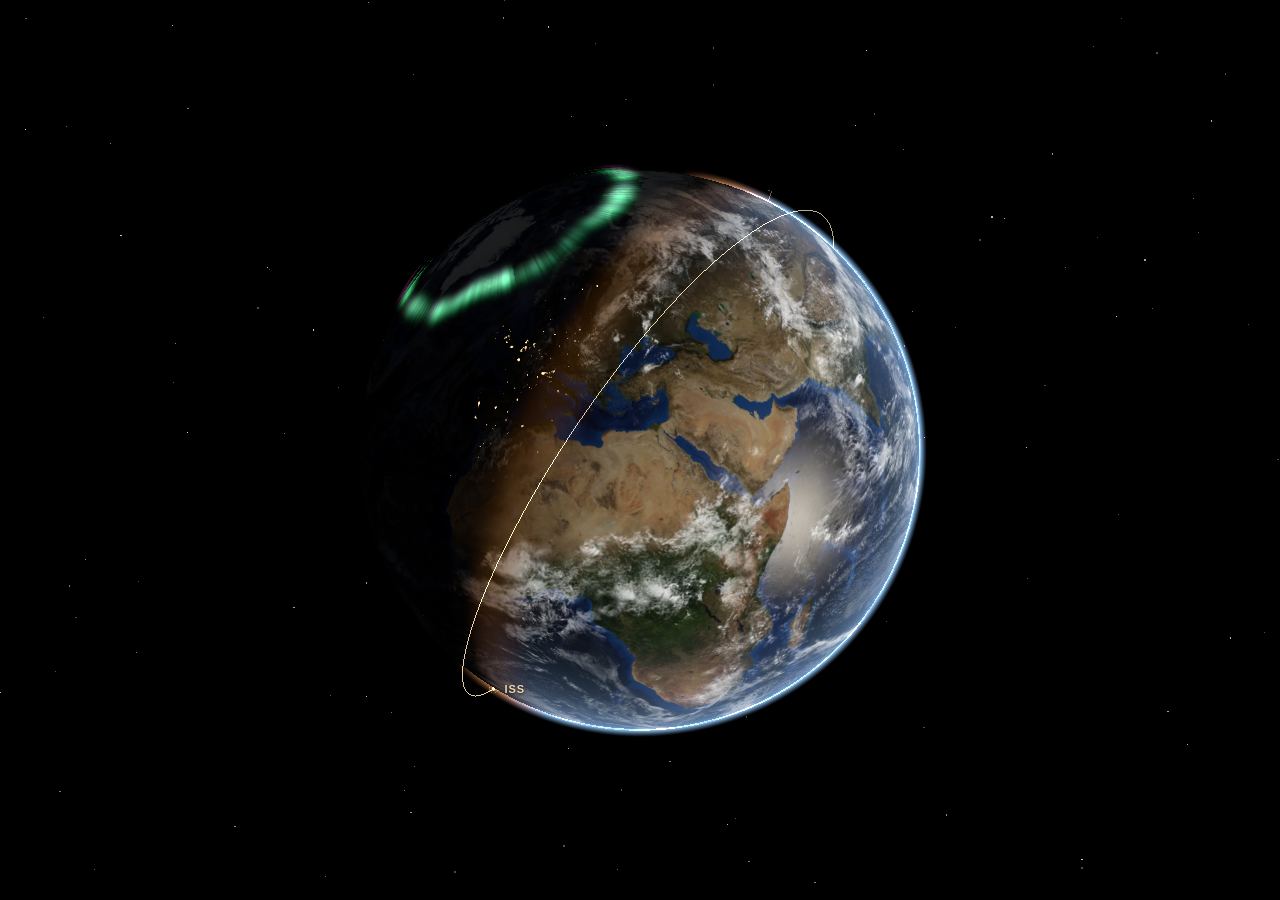
==== web/index.html @ 3998180e "Renderer: capture-only high-resolution textures for the launch videos With ?capture=1&detail=<folder" ====
<!doctype html>
<html lang="de">
<head>
<meta charset="utf-8">
<meta name="viewport" content="width=device-width, initial-scale=1">
<title>Earth Now</title>
<style>
  html, body { margin: 0; height: 100%; background: #000; overflow: hidden; }
  canvas { display: block; width: 100vw; height: 100vh; }
  #iss-label {
    position: fixed; left: 0; top: 0; color: rgba(255,232,190,.9); pointer-events: none; display: none;
    font: 600 11px/1 -apple-system, BlinkMacSystemFont, sans-serif; letter-spacing: .08em;
    text-shadow: 0 1px 3px rgba(0,0,0,.9); white-space: nowrap;
  }
  #hud {
    position: fixed; left: 32px; bottom: 28px; color: rgba(255,255,255,.55);
    font: 500 13px/1.5 -apple-system, BlinkMacSystemFont, sans-serif; letter-spacing: .02em;
    pointer-events: none; display: none;
  }
</style>
</head>
<body>
<div id="hud"></div>
<div id="iss-label">ISS</div>
<script type="module">
import * as THREE from './lib/three.module.min.js';
import { bodyState, BODIES, rotationDegPerDay, moonFromEarth, subsolarOfDate } from './planets.js';
import { ISS } from './iss.js';

// ---------------------------------------------------------------------------
// Konfiguration. Die macOS-App setzt window.__initialConfig und ruft bei
// Änderungen window.applyConfig({...}) auf. Im Browser gehen URL-Parameter,
// z. B. index.html?motion=fixed&lat=52.5&lon=13.4&zoom=2.4&pitch=30
//
//   body     sun | earth | moon | mercury | venus | mars | jupiter | saturn | uranus | neptune
//   motion   orbit | fixed | sun | earth   Umkreisen / steht über dem Ort / folgt der Sonne /
//            so, wie man den Körper gerade von der Erde aus sieht (echte Phase; nicht für body=earth)
//   speed    Umlaufgeschwindigkeit im orbit-Modus, Grad pro Sekunde
//   lat,lon  Ort, über dem die Kamera steht
//   zoom     Erdradius relativ zur halben Bildschirmhöhe (bei pitch 0)
//   pitch    Kameraneigung: 0 = senkrecht auf den Ort, 70+ = Blick zum Horizont
//   heading  Blickrichtung bei geneigter Kamera (0 = Norden)
//   tilt     Drehung des Bildes in Grad
//   fov      Brennweite (vertikaler Blickwinkel)
//   x,y      Verschiebung des Bildausschnitts (-1..1)
//   fps, hud (0/1), clouds (live|static|off), warp (Zeitraffer-Faktor)
//   fx       Polarlichter & Sturm-Animationen (0/1); kp=0..9 legt die Polarlicht-Aktivität fest (Tests)
//   iss      ISS mit Live-Position einblenden (0/1), issPath: ihre Flugbahn (0/1)
//            motion=iss-chase: Kamera fliegt hinter der ISS her, Horizont voraus
//            motion=iss-above: Kamera schwebt über der ISS und folgt ihr
//            motion=earth-moon: Erde und Mond zusammen, aus großer Entfernung (echte Größen und Abstände)
//   time     Startzeitpunkt statt jetzt, ISO 8601, z. B. time=2026-06-21T18:00:00Z (für Tests/Screenshots)
// ---------------------------------------------------------------------------
const P = new URLSearchParams(location.search);
const cfg = {
  body: 'earth', motion: 'orbit', speed: 0.4, lat: 28, lon: 10, place: '',
  zoom: 0.62, pitch: 0, heading: 0, tilt: 18, fov: 30, x: 0, y: 0,
  fps: 30, hud: false, clouds: 'live', warp: 1, fx: true, iss: true, issPath: true,
  ...(window.__initialConfig || {}),
};
for (const [k, v] of P) {
  if (!(k in cfg)) continue;
  cfg[k] = typeof cfg[k] === 'number' ? +v : typeof cfg[k] === 'boolean' ? v === '1' : v;
}

const DEG = Math.PI / 180;
const startReal = Date.now();
const startSim = Date.parse(P.get('time') || window.__startTime || '') || startReal;
const now = () => capture ? new Date(capture.time) : new Date(startSim + (Date.now() - startReal) * cfg.warp);
// Capture-only hook for the launch videos (design/launch/capture.mjs). Only active with ?capture=1;
// the app never sets it. Then nothing renders on its own: each frame is drawn by __captureFrame
// with an exact simulation time and an exact camera (no smoothing).
let capture = null;
window.__captureFrame = P.has('capture') ? (time, sec, view) => {
  capture = { time, sec };
  Object.assign(cfg, view);
  Object.assign(cam, view);
  frame();
} : undefined;

// --- Sonnenstand (Subsolarpunkt): planets.js, Genauigkeit ~0.01° ---
const subsolarPoint = subsolarOfDate;

// Geografische Koordinaten -> Richtungsvektor im Erd-Koordinatensystem
// (passend zur UV-Abwicklung von THREE.SphereGeometry).
function latLonToVec(lat, lon, out = new THREE.Vector3()) {
  const la = lat * DEG, lo = lon * DEG;
  return out.set(Math.cos(la) * Math.cos(lo), Math.sin(la), -Math.cos(la) * Math.sin(lo));
}

// --- Renderer / Szene --------------------------------------------------------
const renderer = new THREE.WebGLRenderer({ antialias: false, powerPreference: 'low-power' });
// 1.5-fache Auflösung reicht für die weichen Erdtexturen und spart ~45 % GPU-Arbeit.
// Im „Flüssig“-Modus (60 fps) volle Retina-Auflösung.
const applyPixelRatio = () => renderer.setPixelRatio(Math.min(window.devicePixelRatio, cfg.fps >= 60 ? 2 : 1.5));
applyPixelRatio();
renderer.setSize(innerWidth, innerHeight);
renderer.outputColorSpace = THREE.SRGBColorSpace;
document.body.appendChild(renderer.domElement);

const scene = new THREE.Scene();
const camera = new THREE.PerspectiveCamera(30, innerWidth / innerHeight, 0.1, 1000);

const loader = new THREE.TextureLoader();
// Sobald eine Textur fertig geladen ist, neu zeichnen (sonst bei niedriger Bildrate erst Sekunden später)
THREE.DefaultLoadingManager.onProgress = () => requestRender();
const maxAniso = renderer.capabilities.getMaxAnisotropy();
function tex(url, srgb = true) {
  const t = loader.load(url);
  t.anisotropy = maxAniso;
  if (srgb) t.colorSpace = THREE.SRGBColorSpace;
  return t;
}

// Capture-only (launch videos, ?capture=1&detail=<folder>): higher-resolution NASA textures from
// design/launch/textures: whole-globe night lights and clouds at 8K, plus full-resolution crops
// over Europe that are blended in. The app never sets this; its shaders stay as they are.
const DETAIL = P.has('capture') && P.get('detail') ? P.get('detail') : '';
const DETAIL_RECT = [-32, 22, 48, 74];   // lon0, lat0, lon1, lat1 of the *-europe.jpg crops

const dayTex = tex('textures/day.jpg');
const nightTex = tex(DETAIL ? DETAIL + 'night-8k.jpg' : 'textures/night.jpg');
const specTex = tex('textures/specular.jpg', false);
const normalTex = tex('textures/normal.jpg', false);
let cloudTex = null;  // statische Wolken, erst bei Bedarf geladen
function staticClouds() {
  if (!cloudTex) { cloudTex = tex(DETAIL ? DETAIL + 'clouds-8k.jpg' : 'textures/clouds.png', false); cloudTex.wrapS = THREE.RepeatWrapping; }
  return cloudTex;
}
const detailUniforms = DETAIL ? {
  dayDetail: { value: tex(DETAIL + 'day-europe.jpg') },
  nightDetail: { value: tex(DETAIL + 'night-europe.jpg') },
  cloudDetail: { value: tex(DETAIL + 'clouds-europe.jpg', false) },
  detailRect: { value: new THREE.Vector4((DETAIL_RECT[0] + 180) / 360, (DETAIL_RECT[1] + 90) / 180,
                                         (DETAIL_RECT[2] + 180) / 360, (DETAIL_RECT[3] + 90) / 180) },
} : {};
// GLSL for the detail crops (only compiled in with DETAIL): weight w fades the crop in over its edge
const DETAIL_GLSL = DETAIL ? `
    uniform sampler2D dayDetail, nightDetail, cloudDetail; uniform vec4 detailRect;
    vec3 detailAt(vec2 uv) {
      vec2 d = (uv - detailRect.xy) / (detailRect.zw - detailRect.xy);
      float w = smoothstep(0.0, 0.05, d.x) * smoothstep(0.0, 0.05, 1.0 - d.x) * smoothstep(0.0, 0.07, d.y) * smoothstep(0.0, 0.07, 1.0 - d.y);
      return vec3(clamp(d, 0.0, 1.0), w);
    }
    // the static 8K cloud map stores cover in its grey value (the bundled one in alpha)
    float cloudAt(sampler2D base, vec2 uv) {
      vec3 dt = detailAt(uv);
      return mix(texture2D(base, uv).r, texture2D(cloudDetail, dt.xy).r, dt.z);
    }` : `
    float cloudAt(sampler2D base, vec2 uv) { return texture2D(base, uv).a; }`;
// live clouds (alpha) also work with DETAIL: they are only used without it

const emptyTex = new THREE.DataTexture(new Uint8Array(4), 1, 1);
emptyTex.needsUpdate = true;

const sunDir = new THREE.Vector3(1, 0, 0);

// --- Erde --------------------------------------------------------------------
const earthMat = new THREE.ShaderMaterial({
  uniforms: {
    dayMap: { value: dayTex },
    nightMap: { value: nightTex },
    specMap: { value: specTex },
    normalMap: { value: normalTex },
    cloudMap: { value: emptyTex },
    cloudAmt: { value: 1 },
    moonPos: { value: new THREE.Vector3(60, 0, 0) },
    sunDir: { value: sunDir },
    camPos: { value: camera.position },
    ...detailUniforms,
  },
  vertexShader: /* glsl */`
    varying vec2 vUv;
    varying vec3 vNormal;
    varying vec3 vPos;
    void main() {
      vUv = uv;
      vNormal = normalize(normal);
      vPos = position;
      gl_Position = projectionMatrix * modelViewMatrix * vec4(position, 1.0);
    }`,
  fragmentShader: /* glsl */`
    uniform sampler2D dayMap, nightMap, specMap, normalMap, cloudMap;
    uniform vec3 sunDir, camPos;
    uniform float cloudAmt;
    uniform vec3 moonPos;   // Erdradien, erdfest
    varying vec2 vUv;
    varying vec3 vNormal;
    varying vec3 vPos;
    ${DETAIL_GLSL}

    // Anteil der Sonnenscheibe, den eine Kugel verdeckt (Winkelradien und Abstand in Radiant)
    float occult(float ab, float as, float sep) {
      if (sep >= ab + as) return 0.0;
      float total = min(1.0, (ab * ab) / (as * as));
      float t = clamp((ab + as - sep) / max(ab + as - abs(ab - as), 1e-6), 0.0, 1.0);
      return total * t * t * (3.0 - 2.0 * t);
    }

    float moonShadow(vec3 P) {
      vec3 toM = moonPos - P; float dm = length(toM);
      float sep = acos(clamp(dot(toM / dm, sunDir), -1.0, 1.0));
      return 1.0 - 0.985 * pow(occult(asin(clamp(0.2727 / dm, 0.0, 1.0)), 0.004653, sep), 0.6);
    }

    void main() {
      vec3 N = normalize(vNormal);
      // Leichtes Relief über die Normal-Map (Tangentenraum auf der Kugel)
      vec3 T = normalize(vec3(-N.z, 0.0, N.x) + 1e-5);
      vec3 B = cross(N, T);
      vec3 nm = texture2D(normalMap, vUv).xyz * 2.0 - 1.0;
      vec3 Nb = normalize(N + 0.35 * (nm.x * T + nm.y * B));

      vec3 V = normalize(camPos - vPos);
      float sunN = dot(N, sunDir);
      float lit = dot(Nb, sunDir);

      // Tag/Nacht-Übergang mit weicher Dämmerungszone
      float dayAmt = smoothstep(-0.06, 0.14, sunN);
      float twilight = smoothstep(-0.18, 0.0, sunN) * (1.0 - smoothstep(0.0, 0.22, sunN));

      vec3 dayTexel = texture2D(dayMap, vUv).rgb;
      vec3 night = texture2D(nightMap, vUv).rgb;
      ${DETAIL ? `vec3 dt = detailAt(vUv);
      dayTexel = mix(dayTexel, texture2D(dayDetail, dt.xy).rgb, dt.z);
      night = mix(night, texture2D(nightDetail, dt.xy).rgb, dt.z);` : ''}
      vec3 day = pow(dayTexel, vec3(1.12)) * 0.92;
      float ocean = texture2D(specMap, vUv).r;

      // Wolkenschatten: Wolkentextur leicht Richtung Sonne versetzt
      float cloud = cloudAt(cloudMap, vUv) * cloudAmt;
      float shadow = cloudAt(cloudMap, vUv + vec2(sunDir.x, sunDir.y) * 0.0015) * cloudAmt;

      float ecl = moonShadow(vPos);   // Sonnenfinsternis: Kern- und Halbschatten des Mondes
      vec3 color = day * (0.04 + 0.95 * max(lit, 0.0)) * (1.0 - 0.35 * shadow) * ecl;

      // Spiegelung der Sonne auf den Ozeanen
      vec3 H = normalize(sunDir + V);
      float spec = pow(max(dot(N, H), 0.0), 60.0) * ocean * (1.0 - cloud);
      color += vec3(1.0, 0.92, 0.78) * spec * 0.55 * dayAmt * ecl;

      // Dämmerungsfärbung
      color = mix(color, color * vec3(1.25, 0.75, 0.5) + vec3(0.06, 0.02, 0.0), twilight * 0.6);

      // Nachtseite: Stadtlichter, unter Wolken gedämpft
      // Black Marble enthält schwach sichtbares Gelände -> nur echte Lichter durchlassen
      float nl = dot(night, vec3(0.3, 0.5, 0.2));
      vec3 lights = night * smoothstep(0.12, 0.45, nl) * vec3(1.0, 0.8, 0.5) * 2.2 * (1.0 - 0.75 * cloud);
      color = mix(color, day * 0.012, 1.0 - dayAmt);
      color += lights * (1.0 - dayAmt);

      // Atmosphärischer Dunst am Rand (nur auf der beleuchteten Seite)
      float fres = pow(1.0 - max(dot(N, V), 0.0), 4.0);
      color += vec3(0.30, 0.55, 1.0) * fres * 0.6 * smoothstep(-0.05, 0.4, sunN);

      gl_FragColor = vec4(color, 1.0);
      #include <colorspace_fragment>
    }`,
});

const earth = new THREE.Mesh(new THREE.SphereGeometry(1, 192, 96), earthMat);
scene.add(earth);

// --- Wolken ------------------------------------------------------------------
const cloudMat = new THREE.ShaderMaterial({
  uniforms: { cloudMap: { value: emptyTex }, sunDir: { value: sunDir }, drift: { value: 0 }, moonPos: { value: new THREE.Vector3(60, 0, 0) }, ...detailUniforms },
  transparent: true,
  depthWrite: false,
  vertexShader: /* glsl */`
    varying vec2 vUv; varying vec3 vNormal;
    void main() {
      vUv = uv; vNormal = normalize(normal);
      gl_Position = projectionMatrix * modelViewMatrix * vec4(position, 1.0);
    }`,
  fragmentShader: /* glsl */`
    uniform sampler2D cloudMap; uniform vec3 sunDir, moonPos; uniform float drift;
    varying vec2 vUv; varying vec3 vNormal;
    ${DETAIL_GLSL}
    // Anteil der Sonnenscheibe, den eine Kugel verdeckt (Winkelradien und Abstand in Radiant)
    float occult(float ab, float as, float sep) {
      if (sep >= ab + as) return 0.0;
      float total = min(1.0, (ab * ab) / (as * as));
      float t = clamp((ab + as - sep) / max(ab + as - abs(ab - as), 1e-6), 0.0, 1.0);
      return total * t * t * (3.0 - 2.0 * t);
    }

    void main() {
      float a = cloudAt(cloudMap, vUv + vec2(drift, 0.0));
      float sunN = dot(normalize(vNormal), sunDir);
      vec3 toM = moonPos - normalize(vNormal); float dm = length(toM);
      float light = smoothstep(-0.12, 0.25, sunN) *
        (1.0 - 0.985 * occult(asin(clamp(0.2727 / dm, 0.0, 1.0)), 0.004653, acos(clamp(dot(toM / dm, sunDir), -1.0, 1.0))));
      vec3 col = mix(vec3(0.02, 0.025, 0.04), vec3(1.0), light);
      // Wolken an der Terminatorlinie warm anleuchten
      float tw = smoothstep(-0.12, 0.02, sunN) * (1.0 - smoothstep(0.02, 0.2, sunN));
      col = mix(col, vec3(1.0, 0.62, 0.38), tw * 0.7);
      gl_FragColor = vec4(col, a * mix(0.25, 0.95, light));
      #include <colorspace_fragment>
    }`,
});
const clouds = new THREE.Mesh(new THREE.SphereGeometry(1.006, 256, 128), cloudMat);
scene.add(clouds);

// Live-Wolkenbild (alle ~3 h aktualisiert, Quelle: github.com/matteason/live-cloud-maps).
// 8K nur für nahe Ansichten – spart sonst ~200 MB Grafikspeicher.
const liveCloudsUrl = (res) => `https://clouds.matteason.co.uk/images/${res}/clouds-alpha.png`;
const wantedCloudRes = () => (cfg.zoom > 1.5 || String(cfg.motion).startsWith('iss') ? '8192x4096' : '4096x2048');
let liveCloudTex = null, liveCloudRes = null, liveCloudLoading = false;
function setCloudTex(t) {
  cloudMat.uniforms.cloudMap.value = t;
  earthMat.uniforms.cloudMap.value = t;
  requestRender();
}
// Nach einem Fehlschlag (offline, Server nicht erreichbar) statische Wolken zeigen und
// erst nach einer Wartezeit erneut versuchen: 1, 2, 4 … höchstens 60 Minuten.
let liveCloudRetryAt = 0, liveCloudFailures = 0;
function loadLiveClouds() {
  if (cfg.clouds !== 'live' || liveCloudLoading || Date.now() < liveCloudRetryAt) return;
  if ((BODIES[cfg.body] ? cfg.body : 'earth') !== 'earth') return;  // Wolken gibt es nur auf der Erde
  const res = wantedCloudRes();
  liveCloudLoading = true;
  loader.setCrossOrigin('anonymous');
  // Die Karten werden alle 3 h aktualisiert: gleicher Parameter innerhalb von 3 h,
  // damit der stündliche Check aus dem Browser-Cache kommt und den Server nicht belastet.
  loader.load(`${liveCloudsUrl(res)}?t=${Math.floor(Date.now() / 1.08e7)}`, (t) => {
    liveCloudLoading = false;
    liveCloudFailures = 0;
    liveCloudRetryAt = 0;
    t.anisotropy = maxAniso;
    t.wrapS = THREE.RepeatWrapping;
    liveCloudTex?.dispose();
    liveCloudTex = t;
    liveCloudRes = res;
    applyCloudMode();
  }, undefined, () => {
    liveCloudLoading = false;
    liveCloudFailures++;
    liveCloudRetryAt = Date.now() + Math.min(60, 2 ** (liveCloudFailures - 1)) * 60 * 1000;
    applyCloudMode();  // zeigt statische Wolken; neuer Versuch erst nach liveCloudRetryAt
  });
}
function applyCloudMode() {
  clouds.visible = cfg.clouds !== 'off';
  earthMat.uniforms.cloudAmt.value = cfg.clouds === 'off' ? 0 : 1;
  if (cfg.clouds === 'live' && (!liveCloudTex || liveCloudRes !== wantedCloudRes())) loadLiveClouds();
  if (cfg.clouds === 'off') setCloudTex(emptyTex);
  else setCloudTex(cfg.clouds === 'live' && liveCloudTex ? liveCloudTex : staticClouds());
}
const liveCloudsActive = () => cfg.clouds === 'live' && !!liveCloudTex;
setInterval(loadLiveClouds, 60 * 60 * 1000);

// --- Atmosphäre (Glow um die Erde) ---------------------------------------
const ATMO = 1.03;
const atmoMat = new THREE.ShaderMaterial({
  uniforms: { sunDir: { value: sunDir }, camPos: { value: camera.position } },
  side: THREE.BackSide,
  transparent: true,
  depthWrite: false,
  blending: THREE.AdditiveBlending,
  vertexShader: /* glsl */`
    varying vec3 vPos;
    void main() {
      vPos = position;
      gl_Position = projectionMatrix * modelViewMatrix * vec4(position, 1.0);
    }`,
  fragmentShader: /* glsl */`
    uniform vec3 sunDir, camPos;
    varying vec3 vPos;
    void main() {
      // Tiefster Punkt des Sichtstrahls über der Erdoberfläche
      vec3 D = normalize(vPos - camPos);
      float t = max(-dot(camPos, D), 0.0);
      vec3 closest = camPos + D * t;
      float h = (length(closest) - 1.0) / ${(ATMO - 1).toFixed(3)};
      float glow = pow(clamp(1.0 - h, 0.0, 1.0), 3.0);
      // Kamera innerhalb der Lufthülle: Strahlen nach oben (t = 0) leuchten nicht
      glow *= smoothstep(0.0, 0.08, t);
      float sunN = dot(normalize(closest), sunDir);
      float lit = smoothstep(-0.2, 0.25, sunN);
      vec3 col = mix(vec3(1.0, 0.42, 0.18), vec3(0.32, 0.6, 1.0), smoothstep(-0.06, 0.18, sunN));
      gl_FragColor = vec4(col * glow * lit * 1.5, 1.0);
      #include <colorspace_fragment>
    }`,
});
const atmo = new THREE.Mesh(new THREE.SphereGeometry(ATMO, 160, 80), atmoMat);
scene.add(atmo);

// --- Planeten & Mond -----------------------------------------------------------
// Ein gemeinsamer Shader für alle anderen Körper: Textur, echte Beleuchtung (Sonne aus
// planets.js), weiche Randverdunkelung, Dunst am Rand, bei Saturn Ringe mit Schatten.
const planetMat = new THREE.ShaderMaterial({
  uniforms: {
    map: { value: emptyTex }, sunDir: { value: sunDir }, camPos: { value: camera.position },
    ambient: { value: new THREE.Color(0, 0, 0) }, rough: { value: 0.7 },
    haloColor: { value: new THREE.Color(0, 0, 0) }, haloAmt: { value: 0 },
    ringMap: { value: emptyTex }, ringInner: { value: 0 }, ringOuter: { value: 0 },
    flowAmt: { value: 0 }, flowTime: { value: 0 }, vortex: { value: new THREE.Vector3(0, 0, 0.001) },
    shadowPos: { value: new THREE.Vector3() }, shadowR: { value: 0 },
  },
  vertexShader: /* glsl */`
    varying vec2 vUv; varying vec3 vNormal; varying vec3 vPos;
    void main() {
      vUv = uv; vNormal = normalize(normal); vPos = position;
      gl_Position = projectionMatrix * modelViewMatrix * vec4(position, 1.0);
    }`,
  fragmentShader: /* glsl */`
    uniform sampler2D map, ringMap;
    uniform vec3 sunDir, camPos, ambient, haloColor;
    uniform float rough, haloAmt, ringInner, ringOuter;
    uniform float flowAmt, flowTime;
    uniform vec3 vortex;  // u, v, radius (uv units) – e.g. Jupiter's Great Red Spot
    uniform vec3 shadowPos; uniform float shadowR;   // Mond: Erde (in Mondradien) – Mondfinsternis
    varying vec2 vUv; varying vec3 vNormal; varying vec3 vPos;

    // Anteil der Sonnenscheibe, den eine Kugel verdeckt (Winkelradien und Abstand in Radiant)
    float occult(float ab, float as, float sep) {
      if (sep >= ab + as) return 0.0;
      float total = min(1.0, (ab * ab) / (as * as));
      float t = clamp((ab + as - sep) / max(ab + as - abs(ab - as), 1e-6), 0.0, 1.0);
      return total * t * t * (3.0 - 2.0 * t);
    }

    // Gasplaneten: Wolkenbänder strömen gegeneinander, ein Wirbel dreht sich.
    // Zwei zeitversetzte Phasen werden überblendet, damit sich nichts aufschaukelt.
    vec3 albedoAt(vec2 uv) {
      if (flowAmt <= 0.0) return texture2D(map, uv).rgb;
      float lat = (uv.y - 0.5) * 3.14159265;
      vec2 flow = vec2((sin(lat * 13.0) * 0.65 + sin(lat * 6.0 + 1.3) * 0.35) * 0.0035, 0.0);
      vec2 d = (uv - vortex.xy) * vec2(2.0, 1.0);
      float w = exp(-dot(d, d) / (vortex.z * vortex.z));
      flow += vec2(d.y, -d.x * 0.5) * w * 0.35;
      flow *= flowAmt;
      float p0 = fract(flowTime), p1 = fract(flowTime + 0.5);
      vec3 a = texture2D(map, uv + flow * (p0 - 0.5)).rgb;
      vec3 b = texture2D(map, uv + flow * (p1 - 0.5)).rgb;
      return mix(a, b, abs(p0 - 0.5) * 2.0);
    }

    void main() {
      vec3 N = normalize(vNormal);
      vec3 V = normalize(camPos - vPos);
      float mu0 = dot(N, sunDir), mu = max(dot(N, V), 0.0);
      // Minnaert-Beleuchtung: rough ~0.5 = Mondgestein (hell bis zum Rand), ~0.9 = Wolkenplanet
      float light = mu0 > 0.0 ? pow(mu0, rough) * pow(max(mu, 0.05), rough - 1.0) : 0.0;
      light = min(light * smoothstep(-0.02, 0.06, mu0) * 1.08, 1.4);
      // Schatten der Saturnringe auf dem Planeten
      if (ringOuter > 0.0 && abs(sunDir.y) > 1e-4) {
        float t = -vPos.y / sunDir.y;
        if (t > 0.0) {
          float r = length((vPos + sunDir * t).xz);
          if (r > ringInner && r < ringOuter)
            light *= 1.0 - 0.8 * texture2D(ringMap, vec2((r - ringInner) / (ringOuter - ringInner), 0.5)).a;
        }
      }
      vec3 albedo = albedoAt(vUv);
      vec3 eclipseGlow = vec3(0.0);
      if (shadowR > 0.0) {
        vec3 toE = shadowPos - vPos; float de = length(toE);
        float sep = acos(clamp(dot(toE / de, sunDir), -1.0, 1.0));
        float hidden = occult(asin(clamp(shadowR / de, 0.0, 1.0)), 0.004653, sep);
        // In der Totalität leuchtet der Mond rötlich: Sonnenlicht, das die Erdatmosphäre bricht
        eclipseGlow = vec3(0.55, 0.16, 0.06) * smoothstep(0.85, 1.0, hidden) * max(mu0 + 0.15, 0.0) * 0.22;
        light *= 1.0 - hidden;
      }
      vec3 color = albedo * (light + ambient * 2.5 * (1.0 - smoothstep(0.0, 0.2, mu0)) + eclipseGlow);
      // Dunst am Rand der Tagseite
      float fres = pow(1.0 - mu, 3.0);
      color += haloColor * fres * haloAmt * 0.6 * smoothstep(-0.1, 0.35, mu0);
      gl_FragColor = vec4(color, 1.0);
      #include <colorspace_fragment>
    }`,
});
const planet = new THREE.Mesh(new THREE.SphereGeometry(1, 192, 96), planetMat);

// Leuchtsaum außerhalb des Planetenrands (dünne Atmosphäre: Mars, Venus, Gasplaneten)
const haloMat = new THREE.ShaderMaterial({
  uniforms: { sunDir: { value: sunDir }, camPos: { value: camera.position },
              color: { value: new THREE.Color(0, 0, 0) }, amount: { value: 0 } },
  side: THREE.BackSide, transparent: true, depthWrite: false, blending: THREE.AdditiveBlending,
  vertexShader: atmoMat.vertexShader,
  fragmentShader: /* glsl */`
    uniform vec3 sunDir, camPos, color; uniform float amount;
    varying vec3 vPos;
    void main() {
      vec3 D = normalize(vPos - camPos);
      float t = max(-dot(camPos, D), 0.0);
      vec3 closest = camPos + D * t;
      float h = (length(closest) - 1.0) / 0.025;
      float glow = pow(clamp(1.0 - h, 0.0, 1.0), 2.5) * smoothstep(0.0, 0.08, t);
      float lit = smoothstep(-0.15, 0.3, dot(normalize(closest), sunDir));
      gl_FragColor = vec4(color * glow * lit * amount, 1.0);
      #include <colorspace_fragment>
    }`,
});
const halo = new THREE.Mesh(new THREE.SphereGeometry(1.025, 128, 64), haloMat);

// Saturnringe: flach in der Äquatorebene (y = 0), beidseitig, mit Planetenschatten
const ringMat = new THREE.ShaderMaterial({
  uniforms: { ringMap: { value: emptyTex }, sunDir: { value: sunDir }, camPos: { value: camera.position },
              ringInner: { value: 1.22 }, ringOuter: { value: 2.32 } },
  side: THREE.DoubleSide, transparent: true, depthWrite: false,
  vertexShader: /* glsl */`
    varying vec3 vPos;
    void main() { vPos = position; gl_Position = projectionMatrix * modelViewMatrix * vec4(position, 1.0); }`,
  fragmentShader: /* glsl */`
    uniform sampler2D ringMap; uniform vec3 sunDir, camPos; uniform float ringInner, ringOuter;
    varying vec3 vPos;
    void main() {
      float r = length(vPos.xz);
      vec4 tx = texture2D(ringMap, vec2((r - ringInner) / (ringOuter - ringInner), 0.5));
      // Schatten des Planeten auf den Ringen
      float b = dot(vPos, sunDir), c = dot(vPos, vPos) - 1.0, disc = b * b - c;
      float shadow = (disc > 0.0 && -b - sqrt(disc) > 0.0) ? 0.04 : 1.0;
      // Von der unbeleuchteten Seite gesehen scheint nur Licht durch die Ringe
      bool sameSide = sign(camPos.y) == sign(sunDir.y);
      float lit = sameSide ? 0.25 + 0.95 * abs(sunDir.y) / (abs(sunDir.y) + 0.05) : 0.35 * (1.0 - 0.6 * tx.a);
      gl_FragColor = vec4(tx.rgb * lit * shadow, tx.a);
      #include <colorspace_fragment>
    }`,
});
const ringGeo = new THREE.RingGeometry(1.22, 2.32, 256, 1);
ringGeo.rotateX(-Math.PI / 2);
const ring = new THREE.Mesh(ringGeo, ringMat);

// --- Polarlichter -------------------------------------------------------------
// Leuchtende Ovale um die magnetischen Pole: auf der Erde grün mit rotem Saum, nur auf der
// Nachtseite; auf Jupiter und Saturn (dort im UV) bläulich wie auf Hubble-Bildern.
const auroraMat = new THREE.ShaderMaterial({
  uniforms: {
    sunDir: { value: sunDir }, camPos: { value: camera.position }, time: { value: 0 },
    poleN: { value: new THREE.Vector3(0, 1, 0) }, poleS: { value: new THREE.Vector3(0, -1, 0) },
    colat: { value: 0.4 }, width: { value: 0.06 }, strength: { value: 0 },
    colorLow: { value: new THREE.Color(0.15, 1.0, 0.45) }, colorHigh: { value: new THREE.Color(0.9, 0.2, 0.45) },
    nightOnly: { value: 1 }, rayAmt: { value: 0.55 }, layer: { value: 0 },
  },
  transparent: true, depthWrite: false, blending: THREE.AdditiveBlending,
  vertexShader: /* glsl */`
    varying vec3 vPos;
    void main() { vPos = position; gl_Position = projectionMatrix * modelViewMatrix * vec4(position, 1.0); }`,
  fragmentShader: /* glsl */`
    uniform vec3 sunDir, camPos, poleN, poleS, colorLow, colorHigh;
    uniform float time, colat, width, strength, nightOnly, rayAmt, layer;
    varying vec3 vPos;
    float hash(vec2 p) { return fract(sin(dot(p, vec2(127.1, 311.7))) * 43758.5453); }
    float noise(vec2 p) {
      vec2 i = floor(p), f = fract(p); f = f * f * (3.0 - 2.0 * f);
      return mix(mix(hash(i), hash(i + vec2(1, 0)), f.x), mix(hash(i + vec2(0, 1)), hash(i + vec2(1, 1)), f.x), f.y);
    }
    float oval(vec3 P, vec3 pole, float seed) {
      float c = acos(clamp(dot(P, pole), -1.0, 1.0));
      if (abs(c - colat) > colat * 0.2 + width * 4.0) return 0.0;  // weit weg vom Oval: nichts zu tun
      vec3 r1 = normalize(cross(pole, abs(pole.y) < 0.99 ? vec3(0, 1, 0) : vec3(1, 0, 0)));
      vec3 r2 = cross(pole, r1);
      float phi = atan(dot(P, r2), dot(P, r1));
      float n1 = noise(vec2(phi * 2.5 + seed, time * 0.035));
      float n2 = noise(vec2(phi * 9.0 - time * 0.06, seed + time * 0.05));
      // Oval leicht zur Nachtseite verschoben und wellig
      float center = colat * (1.0 + 0.12 * dot(normalize(P - pole * dot(P, pole)), -sunDir)) + width * (n1 - 0.5) * 1.6;
      float d = (c - center) / width;
      float band = exp(-d * d * 1.8);
      float rays = 1.0 - rayAmt + rayAmt * pow(noise(vec2(phi * 60.0 + n1 * 8.0, time * 0.25 + seed)), 1.5);
      // Helle Bögen und dunkle Lücken entlang des Ovals
      float arcs = smoothstep(0.25, 0.75, noise(vec2(phi * 4.0 + seed * 3.0, time * 0.02)));
      return band * rays * (0.15 + 0.85 * arcs) * (0.35 + 0.9 * n2);
    }
    void main() {
      vec3 P = normalize(vPos);
      vec3 V = normalize(camPos - vPos);
      float dark = 1.0 - smoothstep(-0.14, 0.06, dot(P, sunDir));
      if (nightOnly > 0.5 && dark <= 0.0) discard;
      float a = oval(P, poleN, 0.0) + oval(P, poleS, 17.0);
      if (a <= 0.0) discard;
      a *= mix(1.0, dark, nightOnly);
      // Schräg gesehen wirkt der Vorhang dichter
      a *= 1.0 + 0.8 * pow(1.0 - max(dot(P, V), 0.0), 3.0);
      vec3 col = mix(colorLow, colorHigh, layer);
      gl_FragColor = vec4(col * a * strength, 1.0);
      #include <colorspace_fragment>
    }`,
});
// Drei gestaffelte Schichten: unten grün, oben rot/violett – am Horizont wirkt das wie hohe Vorhänge
const auroraLayers = [[1.010, 0, 1], [1.018, 0.12, 0.5], [1.028, 1, 0.22]].map(([r, layer, k]) => {
  const m = auroraMat.clone();
  m.uniforms = THREE.UniformsUtils.clone(auroraMat.uniforms);
  m.uniforms.sunDir.value = sunDir; m.uniforms.camPos.value = camera.position;
  m.uniforms.layer.value = layer;
  const mesh = new THREE.Mesh(new THREE.SphereGeometry(r, 192, 96), m);
  mesh.userData.k = k; mesh.visible = false; scene.add(mesh);
  return mesh;
});
const aurora = { get visible() { return auroraLayers[0].visible; },
                 set visible(v) { auroraLayers.forEach((m) => { m.visible = v; }); } };

// Magnetische Pole und Ovale. Erde: geomagnetische Pole (IGRF 2025), Größe und Helligkeit
// je nach aktuellem Kp-Index der NOAA. Jupiter: Magnetfeld ~10° gekippt.
const AURORA = {
  earth:   { n: [80.8, -72.6], s: [-80.8, 107.4], nightOnly: 1, low: [0.08, 1.0, 0.32], high: [0.75, 0.12, 0.55] },
  jupiter: { n: [80.4, 160], s: [-80.4, -20], colat: 16, width: 3.2, strength: 0.3, nightOnly: 0, rays: 0.25, low: [0.5, 0.55, 1.0], high: [0.75, 0.5, 1.0] },
  saturn:  { n: [90, 0], s: [-90, 0], colat: 15, width: 3.0, strength: 0.24, nightOnly: 0, rays: 0.25, low: [0.5, 0.55, 1.0], high: [0.75, 0.5, 1.0] },
};
// Test/Screenshots: ?kp=6 legt die Aktivität fest, statt sie bei der NOAA abzufragen
let kp = P.has('kp') ? +P.get('kp') : 2.5, kpLoading = false, kpRetryAt = 0, kpFailures = 0, kpLive = P.has('kp');
function loadKp() {
  if (!cfg.fx || shownBody !== 'earth' || kpLoading || Date.now() < kpRetryAt || P.has('kp')) return;
  kpLoading = true;
  fetch('https://services.swpc.noaa.gov/products/noaa-planetary-k-index.json')
    .then((r) => r.json())
    .then((rows) => {
      const last = rows[rows.length - 1];
      const v = parseFloat(Array.isArray(last) ? last[1] : last.Kp ?? last.kp_index);
      if (!Number.isFinite(v)) throw new Error('no Kp');
      kp = Math.max(0, Math.min(9, v)); kpLive = true; kpFailures = 0;
      kpRetryAt = Date.now() + 3 * 3600 * 1000;  // neuer Wert alle 3 h
      applyAurora();
    })
    .catch(() => { kpFailures++; kpRetryAt = Date.now() + Math.min(60, 2 ** (kpFailures - 1)) * 60 * 1000; })
    .finally(() => { kpLoading = false; });
}
setInterval(loadKp, 15 * 60 * 1000);

function applyAurora() {
  const a = AURORA[shownBody];
  aurora.visible = !!(a && cfg.fx);
  if (!aurora.visible) return;
  const isEarth = shownBody === 'earth';
  for (const m of [auroraMat, ...auroraLayers.map((l) => l.material)]) {
    const u = m.uniforms;
    latLonToVec(a.n[0], a.n[1], u.poleN.value);
    latLonToVec(a.s[0], a.s[1], u.poleS.value);
    u.colat.value = (isEarth ? 20 + 1.7 * kp : a.colat) * DEG;
    u.width.value = (isEarth ? 1.8 + 0.22 * kp : a.width) * DEG;
    u.nightOnly.value = a.nightOnly;
    u.rayAmt.value = a.rays ?? 0.55;
    u.colorLow.value.setRGB(...a.low); u.colorHigh.value.setRGB(...a.high);
  }
  // Gasplaneten: nur die unterste Schicht (ihre Polarlichter sehen wir von außen als Ring)
  auroraLayers.forEach((l, i) => {
    l.visible = isEarth || i === 0;
    l.material.uniforms.strength.value = (isEarth ? 0.12 + 0.075 * kp : a.strength) * l.userData.k;
  });
  if (isEarth) loadKp();
  requestRender();
}

// Ist gerade ein Teil der Polarlicht-Ovale zu sehen (Kamera zugewandt und, auf der Erde, im Dunkeln)?
const _q = new THREE.Vector3(), _r1 = new THREE.Vector3(), _r2 = new THREE.Vector3(), _cn = new THREE.Vector3();
function auroraInView() {
  if (!aurora.visible) return false;
  const u = auroraMat.uniforms;
  _cn.copy(camera.position).normalize();
  for (const pole of [u.poleN.value, u.poleS.value]) {
    _r1.set(0, 1, 0).cross(pole); if (_r1.lengthSq() < 1e-6) _r1.set(1, 0, 0);
    _r1.normalize(); _r2.crossVectors(pole, _r1);
    for (let i = 0; i < 24; i++) {
      const phi = (i / 24) * Math.PI * 2, c = u.colat.value;
      _q.copy(pole).multiplyScalar(Math.cos(c))
        .addScaledVector(_r1, Math.sin(c) * Math.cos(phi)).addScaledVector(_r2, Math.sin(c) * Math.sin(phi));
      if (_q.dot(_cn) > 0.12 && (!u.nightOnly.value || _q.dot(sunDir) < 0.05)) return true;
    }
  }
  return false;
}

// --- Mond neben der Erde (Ansicht „Erde & Mond“) und Finsternisse ----------------
const moonMat = planetMat.clone();
moonMat.uniforms.camPos.value = new THREE.Vector3();
moonMat.uniforms.rough.value = 0.55;
moonMat.uniforms.ambient.value.setRGB(0.0045, 0.006, 0.009);
moonMat.uniforms.shadowR.value = 6378.137 / 1737.4;
const moonMesh = new THREE.Mesh(new THREE.SphereGeometry(1, 128, 64), moonMat);
moonMesh.scale.setScalar(1737.4 / 6378.137);
moonMesh.visible = false;
scene.add(moonMesh);
let moonTexLoaded = false;
const moonNow = new THREE.Vector3(60, 0, 0);   // erdfest, Erdradien
let eclipse = '';                              // 'solar' | 'lunar' | ''
const _qInv = new THREE.Quaternion(), _m = new THREE.Vector3();

function updateMoon(date, st) {
  const m = moonFromEarth(date);
  latLonToVec(m.lat, m.lon, moonNow).multiplyScalar(m.distance);
  earthMat.uniforms.moonPos.value.copy(moonNow);
  cloudMat.uniforms.moonPos.value.copy(moonNow);
  // Finsternis gerade im Gange?
  _m.copy(moonNow).normalize();
  const s = moonNow.dot(sunDir), off = Math.sqrt(Math.max(0, moonNow.lengthSq() - s * s));
  eclipse = s > 0 && off < 1.0 + 0.56 ? 'solar' : s < 0 && off < 1.0 ? 'lunar' : '';
  if (shownBody === 'moon' && st.earth) {
    latLonToVec(st.earth.lat, st.earth.lon, planetMat.uniforms.shadowPos.value)
      .multiplyScalar(st.earthDistance * 149597870.7 / 1737.4);
  }
  // Mond in der Szene: Vorderseite zur Erde, Beleuchtung in seinem eigenen Koordinatensystem
  if (moonMesh.visible) {
    if (!moonTexLoaded) { moonMat.uniforms.map.value = tex('textures/planets/moon.jpg'); moonTexLoaded = true; }
    moonMesh.position.copy(moonNow);
    const ms = bodyState('moon', date);
    const a = latLonToVec(ms.earth.lat, ms.earth.lon, new THREE.Vector3());
    moonMesh.quaternion.setFromUnitVectors(a, _m.clone().negate());
    _qInv.copy(moonMesh.quaternion).invert();
    moonMat.uniforms.sunDir.value.copy(sunDir).applyQuaternion(_qInv);
    moonMat.uniforms.camPos.value.copy(camera.position).sub(moonNow).applyQuaternion(_qInv).divideScalar(moonMesh.scale.x);
    moonMat.uniforms.shadowPos.value.copy(moonNow).negate().applyQuaternion(_qInv).divideScalar(moonMesh.scale.x);
  }
}

// Erde und Mond aus der Ferne: Kamera hinter der Erde, zur Sonnenseite versetzt
function updateEarthMoonCamera() {
  const M = moonNow, mh = M.clone().normalize();
  const side = sunDir.clone().addScaledVector(mh, -sunDir.dot(mh));
  if (side.lengthSq() < 1e-6) side.set(0, 1, 0);
  side.normalize();
  const phi = 8 * DEG, dist = 160;
  camera.position.copy(mh).multiplyScalar(-Math.cos(phi) * dist).addScaledVector(side, Math.sin(phi) * dist);
  const target = M.clone().multiplyScalar(0.5);
  camera.up.set(0, 1, 0);
  camera.lookAt(target);
  // Bildwinkel so, dass Erde und Mond mit etwas Rand nebeneinander passen
  const dir = target.clone().sub(camera.position).normalize();
  const angTo = (p, r) => p.clone().sub(camera.position).normalize().angleTo(dir) + Math.asin(Math.min(1, r / p.distanceTo(camera.position)));
  const halfH = Math.max(angTo(new THREE.Vector3(), 1), angTo(M, 0.2727)) * 1.35;
  camera.fov = Math.min(40, 2 * Math.atan(Math.tan(halfH) / camera.aspect) / DEG);
  camera.near = 1; camera.far = 2000;
  camera.clearViewOffset();
  camera.updateProjectionMatrix();
}

// --- ISS ---------------------------------------------------------------------
const iss = new ISS(() => requestRender());
scene.add(iss.marker, iss.path);
const issLabel = document.getElementById('iss-label');
const issMode = () => shownBody === 'earth' && (cfg.motion === 'iss-chase' || cfg.motion === 'iss-above') && iss.ready;
const issWanted = () => shownBody === 'earth' && (cfg.iss || cfg.motion === 'iss-chase' || cfg.motion === 'iss-above');
function applyISS() {
  const on = issWanted();
  if (on) iss.load();
  iss.marker.visible = on && !issMode();
  iss.path.visible = on && cfg.issPath && cfg.motion !== 'iss-chase';
  if (!on) issLabel.style.display = 'none';
}
setInterval(() => { if (issWanted()) iss.load(); }, 30 * 60 * 1000);

const M_TO_R = 1 / 6378137;
let issScale = 1;
const _f = new THREE.Vector3(), _u = new THREE.Vector3(), _r = new THREE.Vector3(), _look = new THREE.Vector3();
function updateIssCamera() {
  iss.frame(_f, _u, _r);
  if (cfg.motion === 'iss-chase') {
    // hinter und etwas über der Station, Blick entlang der Flugbahn leicht nach unten
    // Hinter und ~900 km über der Station: aus der Höhe ist die Erde deutlich schärfer als
    // aus 400 km. Die Station wird dafür vergrößert gezeigt (nicht maßstäblich).
    camera.position.copy(iss.pos).addScaledVector(_f, -1150e3 * M_TO_R).addScaledVector(_u, 900e3 * M_TO_R).addScaledVector(_r, 160e3 * M_TO_R);
    _look.subVectors(iss.pos, camera.position).normalize().addScaledVector(_f, 0.32).addScaledVector(_u, 0.1).normalize();
    camera.up.copy(_u);
    camera.fov = 50;
    issScale = 6000;
  } else {
    // Hoch über der Station (~2500 km), Flugrichtung zeigt im Bild nach oben. Aus der Nähe
    // wäre die Erdtextur zu grob – die Station wird dafür vergrößert gezeigt (nicht maßstäblich).
    camera.position.copy(iss.pos).addScaledVector(_u, 2500e3 * M_TO_R).addScaledVector(_f, -300e3 * M_TO_R);
    _look.copy(_u).negate().addScaledVector(_f, 0.12).normalize();
    camera.up.copy(_f);
    camera.fov = 40;
    issScale = 7500;
  }
  camera.near = 0.0004; camera.far = 1000;
  camera.lookAt(camera.position.x + _look.x, camera.position.y + _look.y, camera.position.z + _look.z);
  camera.clearViewOffset();
  camera.updateProjectionMatrix();
  // Modell-Kamera: gleiche Blickrichtung, Station im Ursprung, Meter
  iss.camera.position.subVectors(camera.position, iss.pos).divideScalar(M_TO_R * issScale);
  iss.camera.quaternion.copy(camera.quaternion);
  iss.camera.fov = camera.fov; iss.camera.aspect = camera.aspect; iss.camera.updateProjectionMatrix();
  iss.pose(sunDir, _f, _u, _r);
  // Kamerawerte merken, damit der Rückweg in eine normale Ansicht ein weicher Flug wird
  cam.lat = iss.lat; cam.lon = iss.lon; cam.fov = camera.fov;
}

// Nächster mit bloßem Auge sichtbarer Überflug über dem gewählten Ort (alle 5 min neu)
let nextPass = null, nextPassAt = 0, nextPassKey = '';
function updateNextPass(date) {
  const key = `${cfg.lat.toFixed(2)},${cfg.lon.toFixed(2)}`;
  if (!iss.ready || (key === nextPassKey && Math.abs(date - nextPassAt) < 300000)) return;
  nextPassKey = key; nextPassAt = date.getTime();
  nextPass = iss.nextVisiblePass(cfg.lat, cfg.lon, date, (t, out) => { const s = subsolarPoint(t); return latLonToVec(s.lat, s.lon, out); });
}
function passText(date, de) {
  if (!nextPass) return '';
  const mins = Math.round((nextPass.start - date) / 60000);
  const when = mins <= 0 ? (de ? 'jetzt' : 'now')
    : mins < 60 ? (de ? `in ${mins} min` : `in ${mins} min`)
    : nextPass.start.toLocaleString(de ? 'de-DE' : 'en-GB', nextPass.start.toDateString() === date.toDateString()
        ? { hour: '2-digit', minute: '2-digit' } : { weekday: 'short', hour: '2-digit', minute: '2-digit' });
  return de ? `  ·  ISS sichtbar über ${cfg.place || 'deinem Ort'}: ${when}, bis ${Math.round(nextPass.maxElevation)}° hoch`
            : `  ·  ISS visible from ${cfg.place || 'your place'}: ${when}, up to ${Math.round(nextPass.maxElevation)}° high`;
}

const _toIss = new THREE.Vector3();
function placeIssLabel() {
  if (!iss.marker.visible) { issLabel.style.display = 'none'; return; }
  // verdeckt, wenn die Sichtlinie die Erde schneidet
  _toIss.subVectors(iss.pos, camera.position);
  const len = _toIss.length(); _toIss.divideScalar(len);
  const b = camera.position.dot(_toIss), c = camera.position.lengthSq() - 1, disc = b * b - c;
  const hidden = disc > 0 && -b - Math.sqrt(disc) > 0 && -b - Math.sqrt(disc) < len;
  const v = iss.pos.clone().project(camera);
  if (hidden || v.z > 1) { issLabel.style.display = 'none'; return; }
  issLabel.style.display = 'block';
  issLabel.style.transform = `translate(${(v.x + 1) / 2 * innerWidth + 11}px, ${(1 - v.y) / 2 * innerHeight - 5}px)`;
}

// Sturm-Animation der Gasplaneten (Werte in UV-Einheiten der Textur)
const STORMS = {
  jupiter: { amount: 1, vortex: [0.369, 0.389, 0.035] },
  saturn: { amount: 0.6, vortex: [0, 0, 0.001] },
};
const stormsActive = () => cfg.fx && !!STORMS[shownBody];

// --- Sonne -----------------------------------------------------------------------
// Eine zur Kamera gedrehte Fläche: Sonnenscheibe mit Randverdunkelung und Korona. In der App
// liegt darauf das aktuelle Bild des NASA Solar Dynamics Observatory (über earth://app/remote/…,
// die App lädt es, weil der NASA-Server keine Browser-Zugriffe von anderen Seiten erlaubt).
const SUN_EXTENT = 3.2;   // Fläche reicht bis 3,2 Sonnenradien (Korona)
const sunMat = new THREE.ShaderMaterial({
  uniforms: { time: { value: 0 }, sdo: { value: emptyTex }, hasSdo: { value: 0 }, sdoCenter: { value: new THREE.Vector2(0.5, 0.5) }, sdoRadius: { value: 0.45 } },
  transparent: true, depthWrite: false,
  vertexShader: /* glsl */`
    varying vec2 vP;
    void main() { vP = position.xy; gl_Position = projectionMatrix * modelViewMatrix * vec4(position, 1.0); }`,
  fragmentShader: /* glsl */`
    uniform float time, hasSdo, sdoRadius; uniform vec2 sdoCenter; uniform sampler2D sdo;
    varying vec2 vP;
    float hash(vec2 p) { return fract(sin(dot(p, vec2(127.1, 311.7))) * 43758.5453); }
    float noise(vec2 p) {
      vec2 i = floor(p), f = fract(p); f = f * f * (3.0 - 2.0 * f);
      return mix(mix(hash(i), hash(i + vec2(1, 0)), f.x), mix(hash(i + vec2(0, 1)), hash(i + vec2(1, 1)), f.x), f.y);
    }
    void main() {
      float r = length(vP);
      vec3 col; float a = 1.0;
      if (r < 1.0) {
        float mu = sqrt(1.0 - r * r);
        float limb = 1.0 - 0.78 * (1.0 - mu) - 0.12 * (1.0 - mu) * (1.0 - mu);  // Randverdunkelung
        if (hasSdo > 0.5) {
          col = texture2D(sdo, sdoCenter + vec2(vP.x, -vP.y) * sdoRadius).rgb * 1.08;
        } else {
          vec2 q = vP / max(mu, 0.15) * 60.0;
          float gran = noise(q + time * 0.02) * 0.6 + noise(q * 2.1 - time * 0.015) * 0.4;   // Granulation
          // Farben im linearen Raum: Mitte gelbweiß, Rand tief orange (wie mit Sonnenfilter fotografiert)
          col = mix(vec3(0.62, 0.09, 0.004), vec3(1.0, 0.66, 0.24), pow(limb, 0.75)) * (0.93 + 0.12 * gran);
        }
      } else {
        // Korona: weicher Schein mit feinen Strahlen
        float ang = atan(vP.y, vP.x);
        float streak = 0.55 + 0.45 * noise(vec2(ang * 7.0, 1.0)) * noise(vec2(ang * 23.0, 3.0));
        float glow = exp(-(r - 1.0) * 9.0) * 0.45 + exp(-(r - 1.0) * 2.2) * 0.13 * streak;
        col = vec3(1.0, 0.45, 0.14) * glow;
        a = clamp(glow * 1.4, 0.0, 1.0) * (1.0 - smoothstep(${(SUN_EXTENT * 0.75).toFixed(2)}, ${SUN_EXTENT.toFixed(2)}, r));
      }
      gl_FragColor = vec4(col, a);
      #include <colorspace_fragment>
    }`,
});
const sunMesh = new THREE.Mesh(new THREE.PlaneGeometry(2 * SUN_EXTENT, 2 * SUN_EXTENT), sunMat);
sunMesh.visible = false;
sunMesh.renderOrder = 5;   // nach den Sternen zeichnen, sonst liegen sie als dunkle Punkte auf der Scheibe
scene.add(sunMesh);
let sdoState = 'none';   // none | loading | ok | failed
function loadSdo() {
  if (sdoState !== 'none' || location.protocol !== 'earth:') return;
  sdoState = 'loading';
  const img = new Image();
  img.onload = () => {
    // Sonnenscheibe im Bild finden (Rand, wo die Helligkeit einbricht)
    const c = document.createElement('canvas'); c.width = img.width; c.height = img.height;
    const g = c.getContext('2d'); g.drawImage(img, 0, 0);
    const row = g.getImageData(0, img.height >> 1, img.width, 1).data;
    let l = 0, rr = img.width - 1;
    while (l < img.width / 2 && row[l * 4] + row[l * 4 + 1] < 60) l++;
    while (rr > img.width / 2 && row[rr * 4] + row[rr * 4 + 1] < 60) rr--;
    const t = new THREE.Texture(img); t.colorSpace = THREE.SRGBColorSpace; t.needsUpdate = true;
    sunMat.uniforms.sdo.value = t;
    sunMat.uniforms.sdoCenter.value.set((l + rr) / 2 / img.width, 0.5);
    sunMat.uniforms.sdoRadius.value = (rr - l) / 2 / img.width;
    sunMat.uniforms.hasSdo.value = rr - l > img.width * 0.4 ? 1 : 0;
    sdoState = 'ok'; requestRender();
  };
  img.onerror = () => { sdoState = 'failed'; setTimeout(() => { sdoState = 'none'; }, 30 * 60 * 1000); };
  img.src = `remote/sdo/latest_1024_HMIIC.jpg?t=${Math.floor(Date.now() / 3.6e6)}`;
}
setInterval(() => { if (shownBody === 'sun' && sdoState === 'ok') { sdoState = 'none'; loadSdo(); } }, 60 * 60 * 1000);

const earthParts = [earth, clouds, atmo];
const planetParts = [planet, halo, ring];
planetParts.forEach((o) => { o.visible = false; scene.add(o); });
const bodyTextures = {};
function bodyTex(file, srgb = true) {
  return (bodyTextures[file] ||= tex(`textures/planets/${file}`, srgb));
}

// Zeigt den gewählten Körper. Texturen anderer Planeten werden freigegeben (Grafikspeicher).
let shownBody = null;
let litFromEarth = 1;   // beleuchteter Anteil, von der Erde aus gesehen (für „Von der Erde aus“)
function applyBody() {
  const id = BODIES[cfg.body] ? cfg.body : 'earth';
  if (id === shownBody) return;
  shownBody = id;
  const isEarth = id === 'earth', isSun = id === 'sun';
  earthParts.forEach((o) => { o.visible = isEarth; });
  if (isEarth) applyCloudMode();
  planet.visible = !isEarth && !isSun;
  sunMesh.visible = isSun;
  if (isSun) loadSdo();
  const b = BODIES[id];
  for (const [file, t] of Object.entries(bodyTextures)) {
    if (file !== b.map && file !== b.ring?.map) { t.dispose(); delete bodyTextures[file]; }
  }
  if (isSun) { halo.visible = false; ring.visible = false; }
  if (!isEarth && !isSun) {
    planetMat.uniforms.map.value = bodyTex(b.map);
    planetMat.uniforms.ambient.value.setRGB(...b.ambient);
    planetMat.uniforms.rough.value = b.rough;
    planetMat.uniforms.shadowR.value = id === 'moon' ? 6378.137 / 1737.4 : 0;   // Erdschatten → Mondfinsternis
    halo.visible = !!b.halo;
    if (b.halo) { haloMat.uniforms.color.value.setRGB(...b.halo); haloMat.uniforms.amount.value = b.haloAmt; }
    planetMat.uniforms.haloColor.value.setRGB(...(b.halo || [0, 0, 0]));
    planetMat.uniforms.haloAmt.value = b.haloAmt || 0;
    ring.visible = !!b.ring;
    planetMat.uniforms.ringOuter.value = b.ring ? b.ring.outer : 0;
    if (b.ring) {
      const rt = bodyTex(b.ring.map);
      planetMat.uniforms.ringMap.value = rt; ringMat.uniforms.ringMap.value = rt;
      planetMat.uniforms.ringInner.value = b.ring.inner;
      ringMat.uniforms.ringInner.value = b.ring.inner; ringMat.uniforms.ringOuter.value = b.ring.outer;
    }
  }
  applyEffects();
  requestRender();
}
const bodyFit = () => BODIES[shownBody]?.fit || 1;
function applyEffects() {
  const st = STORMS[shownBody];
  planetMat.uniforms.flowAmt.value = cfg.fx && st ? st.amount : 0;
  applyISS();
  if (st) planetMat.uniforms.vortex.value.set(...st.vortex);
  applyAurora();
}

// Sonne (und Erde) vom gewählten Körper aus gesehen
function bodySun(date) {
  if (shownBody === 'earth') return { sun: subsolarPoint(date), earth: null };
  if (shownBody === 'sun') return { sun: { lat: 0, lon: 0 }, earth: null, earthDistance: 1 };
  return bodyState(shownBody, date);
}

// --- Sterne ------------------------------------------------------------------
{
  const n = 4000, pos = new Float32Array(n * 3), col = new Float32Array(n * 3);
  for (let i = 0; i < n; i++) {
    const v = new THREE.Vector3().randomDirection().multiplyScalar(400);
    pos.set([v.x, v.y, v.z], i * 3);
    const b = Math.pow(Math.random(), 3) * 0.9 + 0.1;
    const warm = Math.random();
    col.set([b * (0.85 + 0.15 * warm), b * 0.9, b * (1.0 - 0.15 * warm)], i * 3);
  }
  const g = new THREE.BufferGeometry();
  g.setAttribute('position', new THREE.BufferAttribute(pos, 3));
  g.setAttribute('color', new THREE.BufferAttribute(col, 3));
  scene.add(new THREE.Points(g, new THREE.PointsMaterial({
    size: 1.3, sizeAttenuation: false, vertexColors: true, transparent: true, opacity: 0.85,
  })));
}

// --- Kamera ------------------------------------------------------------------
// Alle Kameragrößen werden weich zum Zielwert geführt, damit Wechsel von Ort,
// Ansicht oder Zoom wie ein Kameraflug wirken.
const cam = { lat: cfg.lat, lon: cfg.lon, zoom: cfg.zoom, pitch: cfg.pitch, heading: cfg.heading,
              tilt: cfg.tilt, fov: cfg.fov, x: cfg.x, y: cfg.y };
let orbitLon = 0;
const wrap180 = (a) => ((a % 360) + 540) % 360 - 180;

// Wohin die Kamera schaut. st = bodySun(): Sonne (und Erde) vom Körper aus gesehen.
function targetLon(st) {
  if (cfg.motion === 'orbit') return cfg.lon + orbitLon;
  if (cfg.motion === 'sun') return st.sun.lon - 55;
  if (cfg.motion === 'earth' && st.earth) return st.earth.lon;
  return cfg.lon;
}
function targetLat(st) {
  return cfg.motion === 'earth' && st.earth ? st.earth.lat : cfg.lat;
}

const _n = new THREE.Vector3(), _north = new THREE.Vector3(), _east = new THREE.Vector3();
const _fwd = new THREE.Vector3(), _dir = new THREE.Vector3(), _up = new THREE.Vector3();
function updateCamera(dt, st) {
  if (issMode()) { settling = false; return updateIssCamera(); }
  if (shownBody === 'earth' && cfg.motion === 'earth-moon') { settling = false; return updateEarthMoonCamera(); }
  if (camera.near !== 0.1 || camera.far !== 1000) { camera.near = 0.1; camera.far = 1000; camera.updateProjectionMatrix(); }
  const k = capture ? 1 : 1 - Math.exp(-dt * 1.6);
  const target = { ...cfg, lat: targetLat(st), zoom: cfg.zoom * bodyFit() };
  for (const key of ['lat', 'zoom', 'pitch', 'heading', 'tilt', 'fov', 'x', 'y']) {
    cam[key] += (target[key] - cam[key]) * k;
  }
  const lonErr = wrap180(targetLon(st) - cam.lon);
  cam.lon += lonErr * k;
  // Noch im Kameraflug? (Orbit-Nachlauf zählt nicht: der ist gleichmäßig)
  settling = ['lat', 'zoom', 'pitch', 'heading', 'tilt', 'fov', 'x', 'y']
    .some((key) => Math.abs(target[key] - cam[key]) > (key === 'zoom' ? 0.002 : 0.02)) ||
    (cfg.motion !== 'orbit' && Math.abs(lonErr) > 0.02) ||
    (cfg.motion === 'orbit' && Math.abs(lonErr) > Math.abs(cfg.speed) / 1.6 + 0.5);

  if (Math.abs(camera.fov - cam.fov) > 1e-4) { camera.fov = cam.fov; }
  const halfFov = cam.fov * DEG / 2;
  const dist = Math.max(1.004, 1 / Math.sin(Math.atan(cam.zoom * Math.tan(halfFov))));

  // Lokales Koordinatensystem über dem Ort: n = oben, north/east = Tangenten
  latLonToVec(Math.max(-89.9, Math.min(89.9, cam.lat)), cam.lon, _n);
  _north.set(0, 1, 0).addScaledVector(_n, -_n.y).normalize();
  _east.crossVectors(_north, _n);
  const h = cam.heading * DEG, p = cam.pitch * DEG;
  _fwd.copy(_north).multiplyScalar(Math.cos(h)).addScaledVector(_east, Math.sin(h));
  _dir.copy(_n).multiplyScalar(-Math.cos(p)).addScaledVector(_fwd, Math.sin(p));
  _up.copy(_n).multiplyScalar(Math.sin(p)).addScaledVector(_fwd, Math.cos(p));
  _up.applyAxisAngle(_dir, cam.tilt * DEG);

  camera.position.copy(_n).multiplyScalar(dist);
  camera.up.copy(_up);
  camera.lookAt(camera.position.x + _dir.x, camera.position.y + _dir.y, camera.position.z + _dir.z);
  // Bildausschnitt verschieben (Lens-Shift, ohne die Perspektive zu verzerren)
  camera.setViewOffset(innerWidth, innerHeight, -cam.x * innerWidth / 2, cam.y * innerHeight / 2, innerWidth, innerHeight);
}

window.applyConfig = (c) => {
  const moved = ('lat' in c && c.lat !== cfg.lat) || ('lon' in c && c.lon !== cfg.lon) ||
                ('motion' in c && c.motion !== cfg.motion) || ('body' in c && c.body !== cfg.body);
  // Beim Ortswechsel fliegt die Kamera hin und kreist (im Orbit-Modus) von dort weiter
  if (moved) orbitLon = 0;
  const cloudsChanged = 'clouds' in c && c.clouds !== cfg.clouds;
  Object.assign(cfg, c);
  hud.style.display = cfg.hud ? 'block' : 'none';
  applyPixelRatio();
  renderer.setSize(innerWidth, innerHeight);
  applyBody();
  applyEffects();
  if (shownBody === 'earth' && (cloudsChanged || (liveCloudRes && liveCloudRes !== wantedCloudRes()))) applyCloudMode();
  boostUntil = performance.now() + 1500;
  requestRender();
};

// Von der App aufgerufen, wenn das Fenster verdeckt ist oder die Bildschirme schlafen
window.setPaused = (p) => {
  paused = !!p;
  if (!paused) requestRender();
};

// --- HUD ---------------------------------------------------------------------
const hud = document.getElementById('hud');
if (cfg.hud) hud.style.display = 'block';
function fmtCoord(v, pos, neg) { return `${Math.abs(v).toFixed(1)}° ${v >= 0 ? pos : neg}`; }

// --- Loop --------------------------------------------------------------------
// Die Bildrate passt sich an, wie schnell sich das Bild tatsächlich bewegt:
// Kameraflüge laufen mit voller Rate, das langsame Umkreisen mit wenigen Bildern
// pro Sekunde (Bewegung ≤ 1 px pro Bild) und eine stehende Kamera wird nur alle
// paar Sekunden neu gezeichnet. Dazwischen schläft die Seite komplett.
let paused = false, timer = 0, rafPending = false;
let lastRender = 0, lastSec = performance.now() / 1000, boostUntil = 0, settling = true;
const SIDEREAL_DEG_PER_SEC = 360 / 86164;

function desiredFps() {
  if (settling || performance.now() < boostUntil || issMode()) return cfg.fps;
  // Polarlicht-Vorhänge und Sturmbänder bewegen sich langsam: wenige Bilder pro Sekunde genügen
  // Polarlichter: 20 fps wirken flüssig; mit „Maximale Qualität“ die volle Bildrate
  const fxFloor = auroraInView() ? (cfg.fps >= 60 ? cfg.fps : 20) : stormsActive() ? 4 : 0;
  // Erdradius in Gerätepixeln; geneigte Kamera = Oberfläche näher, Bewegung schneller
  const radiusPx = Math.min(cam.zoom, 12) * innerHeight / 2 * renderer.getPixelRatio() * (1 + 2 * Math.sin(cam.pitch * DEG));
  const degPerSec = cfg.motion === 'orbit' ? Math.abs(cfg.speed)
                  : cfg.motion === 'sun' || cfg.motion === 'earth'
                    ? (shownBody === 'earth' ? SIDEREAL_DEG_PER_SEC : Math.abs(rotationDegPerDay(shownBody)) / 86400) * cfg.warp
                  : 0;
  const pxPerSec = degPerSec * DEG * radiusPx;
  return Math.min(cfg.fps, Math.max(0.2, fxFloor, pxPerSec / 1.0));
}

function requestRender() {
  clearTimeout(timer);
  timer = 0;
  schedule(0);
}

function schedule(delayMs) {
  if (paused || rafPending || timer) return;
  timer = setTimeout(() => {
    timer = 0;
    rafPending = true;
    requestAnimationFrame(frame);
  }, delayMs);
}

function frame() {
  rafPending = false;
  if (paused) return;
  const sec = capture ? capture.sec : performance.now() / 1000;
  const dt = sec - lastSec;
  lastSec = sec;
  orbitLon += cfg.speed * dt;

  const date = now();
  const st = bodySun(date);
  const sun = st.sun;
  latLonToVec(sun.lat, sun.lon, sunDir);
  moonMesh.visible = shownBody === 'earth' && cfg.motion === 'earth-moon';
  updateMoon(date, st);
  if (issWanted()) iss.update(date, sunDir, sec);
  applyISS();
  updateCamera(Math.min(dt, 2), st);
  // „Von der Erde aus“ kurz vor/nach der unteren Konjunktion: fast nur die Nachtseite ist zu sehen.
  // Dann die Silhouette schwach aufhellen, damit der Bildschirm nicht einfach schwarz wirkt.
  litFromEarth = 1;
  if (cfg.motion === 'earth' && st.earth && shownBody !== 'earth' && shownBody !== 'sun') {
    const e = latLonToVec(st.earth.lat, st.earth.lon, new THREE.Vector3());
    litFromEarth = (1 + e.dot(sunDir)) / 2;
  }
  if (planet.visible && BODIES[shownBody]?.ambient) {
    const boost = litFromEarth < 0.06 && shownBody !== 'moon' ? 0.012 : 0;
    planetMat.uniforms.ambient.value.setRGB(...BODIES[shownBody].ambient.map((a) => a + boost));
  }
  auroraLayers.forEach((l) => { l.material.uniforms.time.value = sec; });
  if (sunMesh.visible) { sunMesh.quaternion.copy(camera.quaternion); sunMat.uniforms.time.value = sec; }
  planetMat.uniforms.flowTime.value = sec / 24;  // eine Strömungsphase dauert 24 s
  // Statische Wolken driften leicht, Live-Wolken bleiben geografisch korrekt
  cloudMat.uniforms.drift.value = liveCloudsActive() ? 0 : sec * 0.0002;

  if (cfg.hud) {
    const de = navigator.language.startsWith('de');
    const body = shownBody === 'earth' ? '' : BODIES[shownBody].name[de ? 'de' : 'en'] +
      (shownBody === 'sun' && sdoState === 'ok' ? (de ? ' (Live-Bild: NASA SDO)' : ' (live image: NASA SDO)') : '') + '  ·  ';
    const dist = st.earthDistance
      ? `  ·  ${st.earthDistance < 0.02 ? Math.round(st.earthDistance * 149597871).toLocaleString(de ? 'de-DE' : 'en-GB') + ' km'
                                        : st.earthDistance.toFixed(2).replace('.', de ? ',' : '.') + (de ? ' AE' : ' AU')}${de ? ' von der Erde' : ' from Earth'}`
      : '';
    if (issMode()) {
      hud.textContent = `ISS  ·  ${Math.round(iss.alt)} km  ·  ${Math.round(iss.speed).toLocaleString(de ? 'de-DE' : 'en-GB')} km/h  ·  ` +
        (de ? 'über ' : 'over ') + `${fmtCoord(iss.lat, 'N', 'S')}, ${fmtCoord(iss.lon, de ? 'O' : 'E', 'W')}` +
        (iss.inShadow ? (de ? '  ·  im Erdschatten' : '  ·  in Earth\'s shadow') : '') +
        (iss.live ? '' : (de ? '  ·  Bahndaten offline' : '  ·  offline orbit data'));
    } else
    hud.textContent = body + (cfg.place && shownBody !== 'sun' ? cfg.place + '  ·  ' : '') +
      date.toLocaleString(de ? 'de-DE' : 'en-GB', { dateStyle: 'medium', timeStyle: 'short' }) +
      (shownBody === 'sun' ? '' : de ? `  ·  Sonne im Zenit über ${fmtCoord(sun.lat, 'N', 'S')}, ${fmtCoord(sun.lon, 'O', 'W')}`
          : `  ·  Sun overhead at ${fmtCoord(sun.lat, 'N', 'S')}, ${fmtCoord(sun.lon, 'E', 'W')}`) +
      dist + (litFromEarth < 0.06 ? (de ? `  ·  steht fast genau zwischen Erde und Sonne – wir sehen die Nachtseite (${(litFromEarth * 100).toFixed(1).replace('.', ',')} % beleuchtet)`
                                          : `  ·  almost exactly between Earth and Sun – we see its night side (${(litFromEarth * 100).toFixed(1)} % lit)`) : '') +
      (liveCloudsActive() ? (de ? '  ·  Wolken live' : '  ·  Live clouds') : '') +
      (shownBody === 'earth' && cfg.fx && kpLive ? `  ·  ${de ? 'Polarlicht-Aktivität' : 'Aurora activity'} Kp ${kp.toFixed(1)}` : '') +
      (shownBody === 'earth' && cfg.iss ? (updateNextPass(date), passText(date, de)) : '') +
      (eclipse === 'solar' && (shownBody === 'earth' || shownBody === 'moon') ? (de ? '  ·  Sonnenfinsternis im Gange' : '  ·  Solar eclipse in progress') : '') +
      (eclipse === 'lunar' && (shownBody === 'earth' || shownBody === 'moon') ? (de ? '  ·  Mondfinsternis im Gange' : '  ·  Lunar eclipse in progress') : '') +
      (shownBody === 'earth' && cfg.motion === 'earth-moon'
        ? `  ·  ${de ? 'Mond' : 'Moon'} ${Math.round(moonNow.length() * 6378.137).toLocaleString(de ? 'de-DE' : 'en-GB')} km`
        : '');
  }
  renderer.render(scene, camera);
  if (issMode()) {
    iss.camera.near = issScale > 1 ? 5 : 0.5; iss.camera.far = issScale > 1 ? 2e4 : 2e4; iss.camera.updateProjectionMatrix();
    renderer.autoClear = false;
    renderer.clearDepth();
    renderer.render(iss.scene, iss.camera);
    renderer.autoClear = true;
  }
  placeIssLabel();

  const fps = desiredFps();
  const next = Math.max(0, 1000 / fps - (performance.now() - sec * 1000) - 4);
  lastRender = sec;
  if (!capture) schedule(fps >= cfg.fps ? 0 : next);
}

applyBody();
if (!P.has('capture')) requestRender();

addEventListener('resize', () => {
  camera.aspect = innerWidth / innerHeight;
  camera.updateProjectionMatrix();
  renderer.setSize(innerWidth, innerHeight);
  requestRender();
});
</script>
</body>
</html>
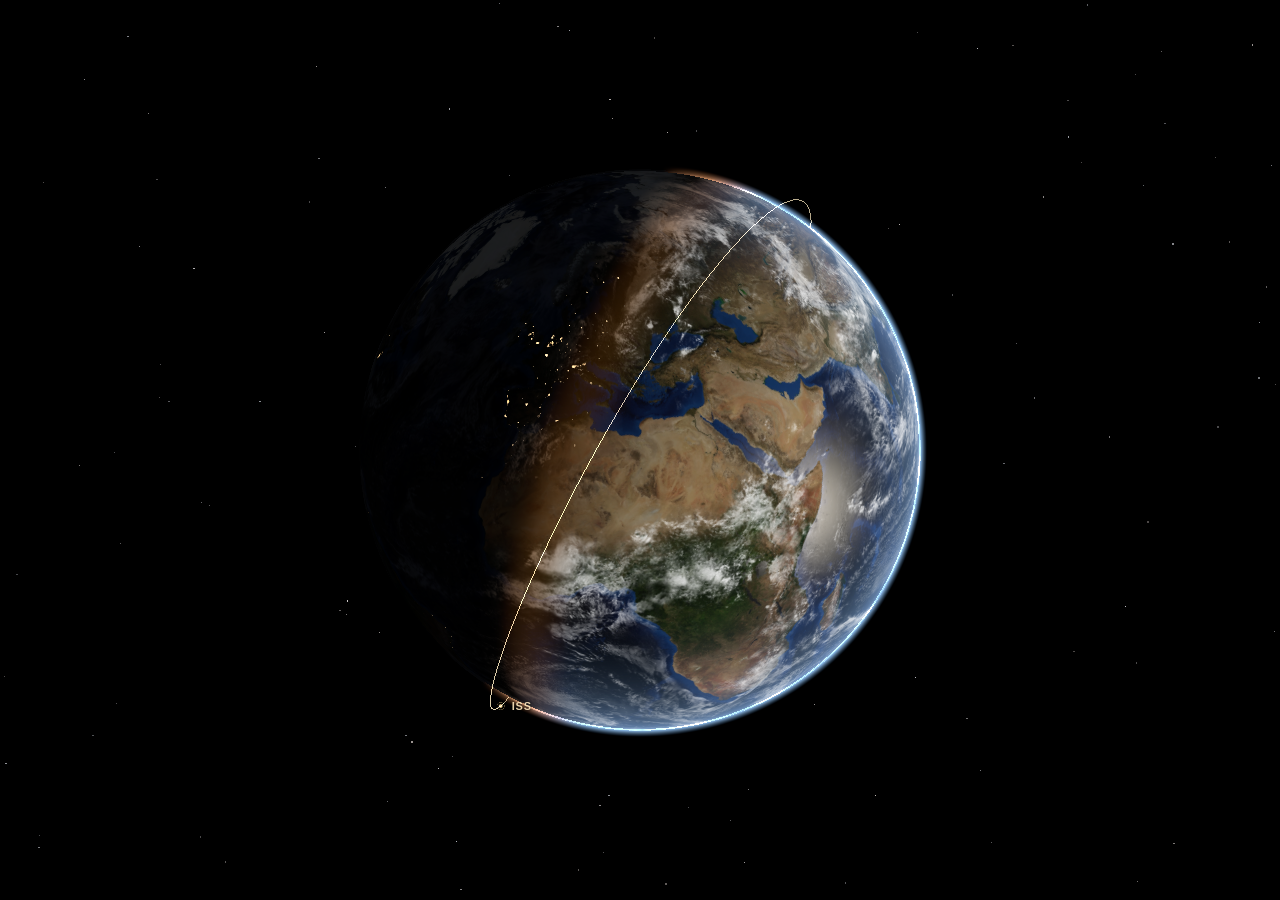
==== commit bf8c88ab: "Auroras only when they are really there, drawn as 3D curtains Earth's auroras now come from NOAA's O" ====
--- a/web/index.html
+++ b/web/index.html
@@ -591,6 +591,140 @@
 const aurora = { get visible() { return auroraLayers[0].visible; },
                  set visible(v) { auroraLayers.forEach((m) => { m.visible = v; }); } };
 
+// Erde: Polarlichter als Volumen zwischen 90 und 300 km Höhe, per Raymarching. Wo und wie stark:
+// NOAA OVATION (Wahrscheinlichkeit sichtbarer Polarlichter im 1°-Raster; geladen alle 30 min).
+// Form: dünne, gefaltete Vorhänge entlang der magnetischen Breitenkreise mit senkrechten Strahlen,
+// unten ein scharfer grüner Saum (~100 km), darüber ausklingend und oben rötlich.
+const ovationData = new Uint8Array(360 * 181);
+const ovationTex = new THREE.DataTexture(ovationData, 360, 181, THREE.RedFormat, THREE.UnsignedByteType);
+ovationTex.wrapS = THREE.RepeatWrapping; ovationTex.magFilter = ovationTex.minFilter = THREE.LinearFilter;
+ovationTex.needsUpdate = true;
+const AURORA_R0 = 1 + 90 / 6371, AURORA_R1 = 1 + 300 / 6371;
+const earthAuroraMat = new THREE.ShaderMaterial({
+  uniforms: {
+    ovMap: { value: ovationTex }, sunDir: { value: sunDir }, camPos: { value: camera.position }, time: { value: 0 },
+    poleN: { value: new THREE.Vector3(0, 1, 0) }, poleS: { value: new THREE.Vector3(0, -1, 0) }, strength: { value: 1 },
+    steps: { value: 56 },   // Abtastschritte: 96 mit „Maximale Qualität“, sonst 56 (schont ältere Macs)
+  },
+  transparent: true, depthWrite: false, blending: THREE.AdditiveBlending,
+  vertexShader: /* glsl */`
+    varying vec3 vPos;
+    void main() { vPos = position; gl_Position = projectionMatrix * modelViewMatrix * vec4(position, 1.0); }`,
+  fragmentShader: /* glsl */`
+    uniform sampler2D ovMap; uniform vec3 sunDir, camPos, poleN, poleS; uniform float time, strength, steps;
+    varying vec3 vPos;
+    const float R0 = ${AURORA_R0.toFixed(6)}, R1 = ${AURORA_R1.toFixed(6)}, KM = 6371.0;
+    float hash(vec2 p) { return fract(sin(dot(p, vec2(127.1, 311.7))) * 43758.5453); }
+    float noise(vec2 p) {
+      vec2 i = floor(p), f = fract(p); f = f * f * (3.0 - 2.0 * f);
+      return mix(mix(hash(i), hash(i + vec2(1, 0)), f.x), mix(hash(i + vec2(0, 1)), hash(i + vec2(1, 1)), f.x), f.y);
+    }
+    vec2 sphere(vec3 ro, vec3 rd, float r) {
+      float b = dot(ro, rd), c = dot(ro, ro) - r * r, h = b * b - c;
+      if (h < 0.0) return vec2(-1.0);
+      h = sqrt(h); return vec2(-b - h, -b + h);
+    }
+    // OVATION-Wahrscheinlichkeit (0..1) an einer Richtung P (Längengrad 0..359 Ost, Breite -90..90)
+    float ovAt(vec3 P) {
+      float lat = asin(clamp(P.y, -1.0, 1.0)), lon = atan(-P.z, P.x);
+      return texture2D(ovMap, vec2(fract(lon / 6.2831853), (lat / 3.1415927 + 0.5) * (180.0 / 181.0) + 0.5 / 181.0)).r;
+    }
+    float dark(vec3 P) { return 1.0 - smoothstep(-0.16, 0.04, dot(P, sunDir)); }
+    // Vorhänge: wenige schmale Bögen entlang des Ovals, die sich falten und abreißen, mit senkrechten
+    // Strahlen; darunter ein weicher, diffuser Schein
+    float curtain(vec3 P) {
+      vec3 pole = dot(P, poleN) > 0.0 ? poleN : poleS;
+      float c = acos(clamp(dot(P, pole), -1.0, 1.0));
+      vec3 r1 = normalize(cross(pole, abs(pole.y) < 0.99 ? vec3(0, 1, 0) : vec3(1, 0, 0)));
+      float phi = atan(dot(P, cross(pole, r1)), dot(P, r1));
+      float fold = (noise(vec2(phi * 4.0 + time * 0.015, 3.1)) - 0.5) * 0.05
+                 + (noise(vec2(phi * 19.0 - time * 0.05, 7.7)) - 0.5) * 0.012
+                 + (noise(vec2(phi * 70.0 + time * 0.1, 1.3)) - 0.5) * 0.003;
+      float k = (c + fold) * 95.0;                          // Abstand der Bögen ~0.6° (65 km)
+      float band = 1.0 - abs(fract(k) * 2.0 - 1.0);         // Dreieck 0..1..0 je Bogen
+      float sheet = smoothstep(0.74, 0.97, band);           // dünne Vorhänge
+      float alive = smoothstep(0.5, 0.8, noise(vec2(floor(k) * 2.3 + time * 0.01, phi * 3.5 + floor(k) * 0.9)));
+      float rays = 0.35 + 0.65 * pow(noise(vec2(phi * 380.0 + fold * 800.0, time * 0.3)), 1.4);
+      float diffuse = 0.07 + 0.06 * noise(vec2(phi * 8.0, c * 60.0 + time * 0.02));
+      return diffuse + sheet * alive * rays * 2.4;
+    }
+    void main() {
+      vec3 ro = camPos, rd = normalize(vPos - camPos);
+      vec2 outer = sphere(ro, rd, R1);
+      if (outer.y <= 0.0) discard;
+      float t0 = max(outer.x, 0.0), t1 = outer.y;
+      vec2 ground = sphere(ro, rd, 1.0);
+      if (ground.x > 0.0) t1 = min(t1, ground.x);           // hinter der Erde ist nichts
+      vec2 inner = sphere(ro, rd, R0);
+      // Grobe Vorprüfung: Polarlicht und Dunkelheit an Ein-, Mittel- und Austrittspunkt
+      float maxOv = 0.0;
+      for (int j = 0; j <= 8; j++) {
+        vec3 Q = normalize(ro + rd * mix(t0, t1, float(j) / 8.0));
+        maxOv = max(maxOv, ovAt(Q) * dark(Q));
+      }
+      if (maxOv < 0.01) discard;
+      const int N = 96;
+      // gleichmäßig verteilter Versatz je Pixel (weniger Körnung als Zufallsrauschen)
+      float jitter = fract(52.9829189 * fract(dot(gl_FragCoord.xy, vec2(0.06711056, 0.00583715))));
+      float dt = (t1 - t0) / steps;
+      vec3 col = vec3(0.0);
+      for (int i = 0; i < N; i++) {
+        if (float(i) >= steps) break;
+        float t = t0 + (float(i) + jitter) * dt;
+        vec3 X = ro + rd * t;
+        float r = length(X);
+        if (r < R0) continue;                               // unter 90 km: kein Polarlicht
+        vec3 P = X / r;
+        float ov = ovAt(P) * dark(P);
+        if (ov < 0.005) continue;
+        float h = (r - 1.0) * KM;
+        float green = smoothstep(92.0, 108.0, h) * exp(-max(h - 108.0, 0.0) / 48.0);
+        float red = smoothstep(160.0, 230.0, h) * exp(-max(h - 230.0, 0.0) / 70.0);
+        float fringe = smoothstep(88.0, 96.0, h) * (1.0 - smoothstep(96.0, 104.0, h)) * smoothstep(0.35, 0.8, ov);
+        float d = ov * curtain(P) * dt * KM;
+        col += d * (green * vec3(0.10, 1.0, 0.38) * 0.022 + red * vec3(0.80, 0.12, 0.30) * 0.0022 + fringe * vec3(0.55, 0.15, 0.6) * 0.008);
+      }
+      if (max(col.r, max(col.g, col.b)) < 0.002) discard;
+      gl_FragColor = vec4(col * strength, 1.0);
+      #include <colorspace_fragment>
+    }`,
+});
+const earthAurora = new THREE.Mesh(new THREE.SphereGeometry(AURORA_R1 + 0.0005, 160, 80), earthAuroraMat);
+earthAurora.visible = false; scene.add(earthAurora);
+
+// OVATION laden: [Länge, Breite, Wahrscheinlichkeit in %] für ein 360×181-Raster
+let ovationLive = false, ovationLoading = false, ovationRetryAt = 0, ovationFailures = 0, ovationTime = '';
+let ovationSpots = [];   // Orte mit sichtbaren Polarlichtern (für die Bildrate: ist gerade welches im Bild?)
+function setOvation(getValue) {   // getValue(lonIndex 0..359, latIndex 0..180 for -90..90) -> 0..100
+  ovationSpots = [];
+  for (let la = 0; la <= 180; la++) for (let lo = 0; lo < 360; lo++) {
+    const v = Math.max(0, Math.min(100, getValue(lo, la)));
+    ovationData[la * 360 + lo] = Math.round(v * 2.55);
+    if (v >= 8 && lo % 3 === 0 && la % 2 === 0) ovationSpots.push(latLonToVec(la - 90, lo, new THREE.Vector3()));
+  }
+  ovationTex.needsUpdate = true;
+}
+function loadOvation() {
+  if (!cfg.fx || shownBody !== 'earth' || ovationLoading || Date.now() < ovationRetryAt || P.has('kp')) return;
+  ovationLoading = true;
+  fetch('https://services.swpc.noaa.gov/json/ovation_aurora_latest.json')
+    .then((r) => r.json())
+    .then((j) => {
+      const grid = new Float32Array(360 * 181);
+      for (const [lon, lat, v] of j.coordinates) {
+        const lo = ((Math.round(lon) % 360) + 360) % 360, la = Math.round(lat) + 90;
+        if (la >= 0 && la <= 180) grid[la * 360 + lo] = v;
+      }
+      setOvation((lo, la) => grid[la * 360 + lo]);
+      ovationLive = true; ovationFailures = 0; ovationTime = j['Observation Time'] || '';
+      ovationRetryAt = Date.now() + 30 * 60 * 1000;   // NOAA rechnet alle paar Minuten neu; alle 30 min genügt
+      applyAurora();
+    })
+    .catch(() => { ovationFailures++; ovationRetryAt = Date.now() + Math.min(60, 2 ** (ovationFailures - 1)) * 60 * 1000; })
+    .finally(() => { ovationLoading = false; });
+}
+setInterval(loadOvation, 10 * 60 * 1000);
+
 // Magnetische Pole und Ovale. Erde: geomagnetische Pole (IGRF 2025), Größe und Helligkeit
 // je nach aktuellem Kp-Index der NOAA. Jupiter: Magnetfeld ~10° gekippt.
 const AURORA = {
@@ -600,6 +734,18 @@
 };
 // Test/Screenshots: ?kp=6 legt die Aktivität fest, statt sie bei der NOAA abzufragen
 let kp = P.has('kp') ? +P.get('kp') : 2.5, kpLoading = false, kpRetryAt = 0, kpFailures = 0, kpLive = P.has('kp');
+// ?kp=… (Tests/Screenshots): statt der NOAA-Daten ein Oval aus dem Kp-Index als OVATION-Raster
+function synthOvation(k) {
+  const pn = latLonToVec(...AURORA.earth.n, new THREE.Vector3()), ps = latLonToVec(...AURORA.earth.s, new THREE.Vector3());
+  const colat0 = (20 + 1.7 * k) * DEG, w = (1.8 + 0.22 * k) * DEG, q = new THREE.Vector3();
+  setOvation((lo, la) => {
+    latLonToVec(la - 90, lo, q);
+    const c = Math.acos(Math.max(-1, Math.min(1, Math.max(q.dot(pn), q.dot(ps)))));
+    const d = (c - colat0) / w;
+    return 100 * Math.min(1, k / 5) * Math.exp(-d * d * 1.8);
+  });
+}
+if (P.has('kp')) synthOvation(kp);
 function loadKp() {
   if (!cfg.fx || shownBody !== 'earth' || kpLoading || Date.now() < kpRetryAt || P.has('kp')) return;
   kpLoading = true;
@@ -620,9 +766,20 @@
 
 function applyAurora() {
   const a = AURORA[shownBody];
+  const isEarth = shownBody === 'earth';
+  // Erde: nur echte Polarlichter (NOAA OVATION, oder ?kp im Test); ohne Daten keine
+  earthAurora.visible = !!(isEarth && cfg.fx && (ovationLive || P.has('kp')));
+  earthAuroraMat.uniforms.steps.value = cfg.fps >= 60 || P.has('capture') ? 96 : 56;
+  if (isEarth) {
+    latLonToVec(...a.n, earthAuroraMat.uniforms.poleN.value);
+    latLonToVec(...a.s, earthAuroraMat.uniforms.poleS.value);
+    aurora.visible = false;
+    if (cfg.fx) { loadOvation(); loadKp(); }
+    requestRender();
+    return;
+  }
   aurora.visible = !!(a && cfg.fx);
   if (!aurora.visible) return;
-  const isEarth = shownBody === 'earth';
   for (const m of [auroraMat, ...auroraLayers.map((l) => l.material)]) {
     const u = m.uniforms;
     latLonToVec(a.n[0], a.n[1], u.poleN.value);
@@ -638,13 +795,16 @@
     l.visible = isEarth || i === 0;
     l.material.uniforms.strength.value = (isEarth ? 0.12 + 0.075 * kp : a.strength) * l.userData.k;
   });
-  if (isEarth) loadKp();
   requestRender();
 }
 
 // Ist gerade ein Teil der Polarlicht-Ovale zu sehen (Kamera zugewandt und, auf der Erde, im Dunkeln)?
 const _q = new THREE.Vector3(), _r1 = new THREE.Vector3(), _r2 = new THREE.Vector3(), _cn = new THREE.Vector3();
 function auroraInView() {
+  if (earthAurora.visible) {
+    _cn.copy(camera.position).normalize();
+    return ovationSpots.some((q) => q.dot(_cn) > 0.12 && q.dot(sunDir) < 0.05);
+  }
   if (!aurora.visible) return false;
   const u = auroraMat.uniforms;
   _cn.copy(camera.position).normalize();
@@ -1125,6 +1285,7 @@
     planetMat.uniforms.ambient.value.setRGB(...BODIES[shownBody].ambient.map((a) => a + boost));
   }
   auroraLayers.forEach((l) => { l.material.uniforms.time.value = sec; });
+  earthAuroraMat.uniforms.time.value = sec;
   if (sunMesh.visible) { sunMesh.quaternion.copy(camera.quaternion); sunMat.uniforms.time.value = sec; }
   planetMat.uniforms.flowTime.value = sec / 24;  // eine Strömungsphase dauert 24 s
   // Statische Wolken driften leicht, Live-Wolken bleiben geografisch korrekt
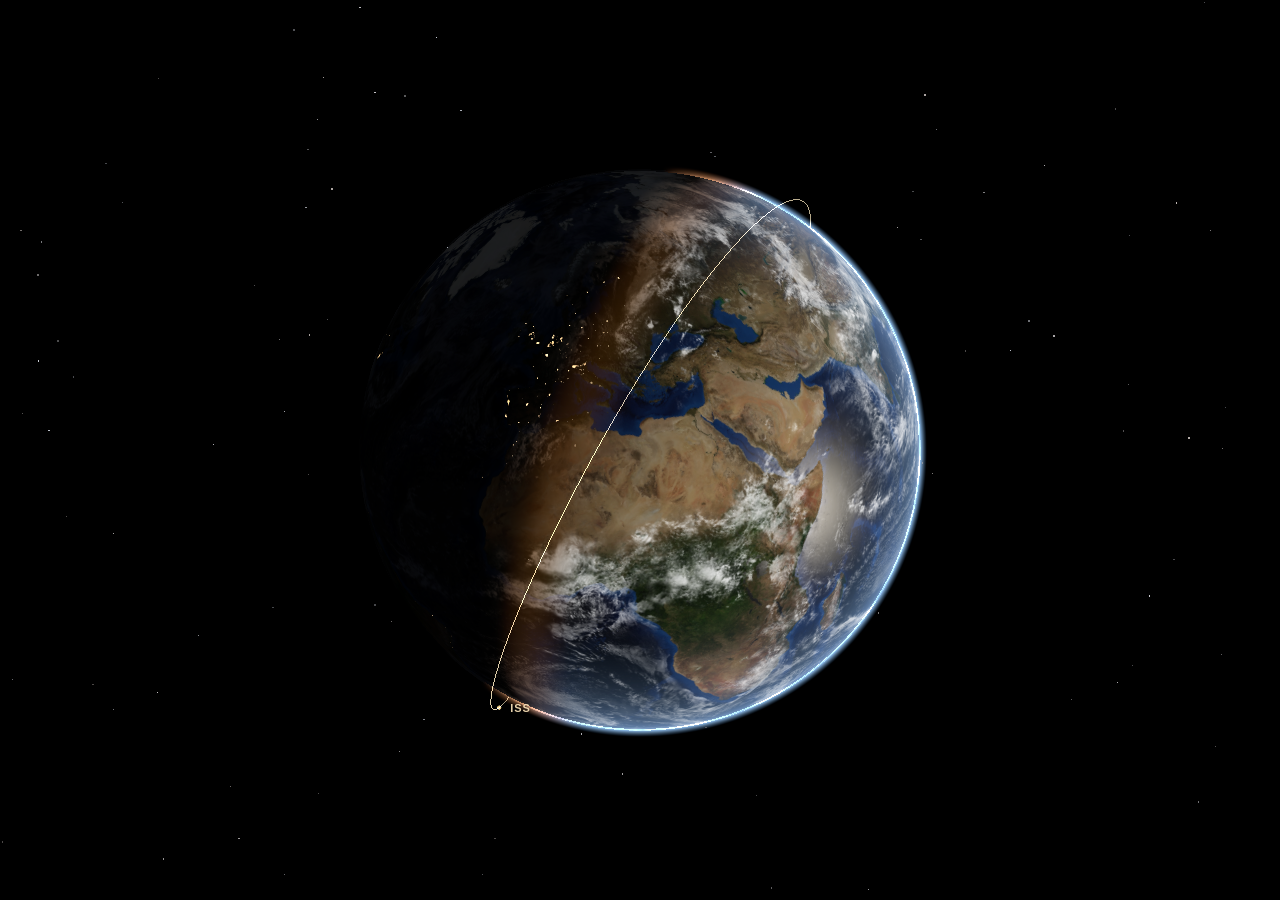
==== commit 03c1ec17: "Settings: 3D auroras (more GPU) and texture detail Standard/High - 3D auroras: off by default; then " ====
--- a/web/index.html
+++ b/web/index.html
@@ -45,6 +45,8 @@
 //   x,y      Verschiebung des Bildausschnitts (-1..1)
 //   fps, hud (0/1), clouds (live|static|off), warp (Zeitraffer-Faktor)
 //   fx       Polarlichter & Sturm-Animationen (0/1); kp=0..9 legt die Polarlicht-Aktivität fest (Tests)
+//   aurora3d Erde: Polarlichter als 3D-Vorhänge (1, mehr GPU) statt flach (0, sparsam)
+//   detail   standard | high: Nachtlichter und Wolken in 8K (schärfer, ~0,6 GB mehr Grafikspeicher)
 //   iss      ISS mit Live-Position einblenden (0/1), issPath: ihre Flugbahn (0/1)
 //            motion=iss-chase: Kamera fliegt hinter der ISS her, Horizont voraus
 //            motion=iss-above: Kamera schwebt über der ISS und folgt ihr
@@ -55,7 +57,7 @@
 const cfg = {
   body: 'earth', motion: 'orbit', speed: 0.4, lat: 28, lon: 10, place: '',
   zoom: 0.62, pitch: 0, heading: 0, tilt: 18, fov: 30, x: 0, y: 0,
-  fps: 30, hud: false, clouds: 'live', warp: 1, fx: true, iss: true, issPath: true,
+  fps: 30, hud: false, clouds: 'live', warp: 1, fx: true, aurora3d: false, detail: 'standard', iss: true, issPath: true,
   ...(window.__initialConfig || {}),
 };
 for (const [k, v] of P) {
@@ -119,13 +121,30 @@
 const DETAIL_RECT = [-32, 22, 48, 74];   // lon0, lat0, lon1, lat1 of the *-europe.jpg crops
 
 const dayTex = tex('textures/day.jpg');
-const nightTex = tex(DETAIL ? DETAIL + 'night-8k.jpg' : 'textures/night.jpg');
+const nightFile = () => DETAIL ? DETAIL + 'night-8k.jpg' : cfg.detail === 'high' ? 'textures/night-8k.jpg' : 'textures/night.jpg';
+let nightTex = tex(nightFile()), nightFileLoaded = nightFile();
 const specTex = tex('textures/specular.jpg', false);
 const normalTex = tex('textures/normal.jpg', false);
-let cloudTex = null;  // statische Wolken, erst bei Bedarf geladen
+// Statische Wolken, erst bei Bedarf geladen: 2K mit Deckung im Alphakanal, oder (Detail „Hoch“)
+// 8K als Graustufen-JPEG (Deckung im Grauwert)
+const staticCloudTex = {};
 function staticClouds() {
-  if (!cloudTex) { cloudTex = tex(DETAIL ? DETAIL + 'clouds-8k.jpg' : 'textures/clouds.png', false); cloudTex.wrapS = THREE.RepeatWrapping; }
-  return cloudTex;
+  const grey = !!DETAIL || cfg.detail === 'high';
+  const file = DETAIL ? DETAIL + 'clouds-8k.jpg' : grey ? 'textures/clouds-8k.jpg' : 'textures/clouds.png';
+  if (!staticCloudTex[file]) {
+    const t = tex(file, false); t.wrapS = THREE.RepeatWrapping; t.userData.grey = grey;
+    staticCloudTex[file] = t;
+  }
+  return staticCloudTex[file];
+}
+// Detailstufe gewechselt: Nachtlichter tauschen (die Wolken folgen über applyCloudMode)
+function applyDetail() {
+  if (nightFile() === nightFileLoaded) return;
+  const old = nightTex;
+  nightTex = tex(nightFile()); nightFileLoaded = nightFile();
+  earthMat.uniforms.nightMap.value = nightTex;
+  old.dispose();
+  for (const [f, t] of Object.entries(staticCloudTex)) if (t !== staticClouds()) { t.dispose(); delete staticCloudTex[f]; }
 }
 const detailUniforms = DETAIL ? {
   dayDetail: { value: tex(DETAIL + 'day-europe.jpg') },
@@ -147,7 +166,8 @@
       vec3 dt = detailAt(uv);
       return mix(texture2D(base, uv).r, texture2D(cloudDetail, dt.xy).r, dt.z);
     }` : `
-    float cloudAt(sampler2D base, vec2 uv) { return texture2D(base, uv).a; }`;
+    uniform float cloudGrey;   // 1: Deckung im Grauwert (8K-JPEG), 0: im Alphakanal
+    float cloudAt(sampler2D base, vec2 uv) { vec4 t = texture2D(base, uv); return cloudGrey > 0.5 ? t.r : t.a; }`;
 // live clouds (alpha) also work with DETAIL: they are only used without it
 
 const emptyTex = new THREE.DataTexture(new Uint8Array(4), 1, 1);
@@ -167,6 +187,7 @@
     moonPos: { value: new THREE.Vector3(60, 0, 0) },
     sunDir: { value: sunDir },
     camPos: { value: camera.position },
+    cloudGrey: { value: 0 },
     ...detailUniforms,
   },
   vertexShader: /* glsl */`
@@ -263,7 +284,7 @@
 
 // --- Wolken ------------------------------------------------------------------
 const cloudMat = new THREE.ShaderMaterial({
-  uniforms: { cloudMap: { value: emptyTex }, sunDir: { value: sunDir }, drift: { value: 0 }, moonPos: { value: new THREE.Vector3(60, 0, 0) }, ...detailUniforms },
+  uniforms: { cloudMap: { value: emptyTex }, sunDir: { value: sunDir }, drift: { value: 0 }, moonPos: { value: new THREE.Vector3(60, 0, 0) }, cloudGrey: { value: 0 }, ...detailUniforms },
   transparent: true,
   depthWrite: false,
   vertexShader: /* glsl */`
@@ -304,11 +325,12 @@
 // Live-Wolkenbild (alle ~3 h aktualisiert, Quelle: github.com/matteason/live-cloud-maps).
 // 8K nur für nahe Ansichten – spart sonst ~200 MB Grafikspeicher.
 const liveCloudsUrl = (res) => `https://clouds.matteason.co.uk/images/${res}/clouds-alpha.png`;
-const wantedCloudRes = () => (cfg.zoom > 1.5 || String(cfg.motion).startsWith('iss') ? '8192x4096' : '4096x2048');
+const wantedCloudRes = () => (cfg.detail === 'high' || cfg.zoom > 1.5 || String(cfg.motion).startsWith('iss') ? '8192x4096' : '4096x2048');
 let liveCloudTex = null, liveCloudRes = null, liveCloudLoading = false;
 function setCloudTex(t) {
   cloudMat.uniforms.cloudMap.value = t;
   earthMat.uniforms.cloudMap.value = t;
+  cloudMat.uniforms.cloudGrey.value = earthMat.uniforms.cloudGrey.value = t?.userData?.grey ? 1 : 0;
   requestRender();
 }
 // Nach einem Fehlschlag (offline, Server nicht erreichbar) statische Wolken zeigen und
@@ -532,6 +554,7 @@
     colat: { value: 0.4 }, width: { value: 0.06 }, strength: { value: 0 },
     colorLow: { value: new THREE.Color(0.15, 1.0, 0.45) }, colorHigh: { value: new THREE.Color(0.9, 0.2, 0.45) },
     nightOnly: { value: 1 }, rayAmt: { value: 0.55 }, layer: { value: 0 },
+    ovMap: { value: null }, useOv: { value: 0 },   // Erde: Stärke und Ort aus NOAA OVATION
   },
   transparent: true, depthWrite: false, blending: THREE.AdditiveBlending,
   vertexShader: /* glsl */`
@@ -539,7 +562,8 @@
     void main() { vPos = position; gl_Position = projectionMatrix * modelViewMatrix * vec4(position, 1.0); }`,
   fragmentShader: /* glsl */`
     uniform vec3 sunDir, camPos, poleN, poleS, colorLow, colorHigh;
-    uniform float time, colat, width, strength, nightOnly, rayAmt, layer;
+    uniform float time, colat, width, strength, nightOnly, rayAmt, layer, useOv;
+    uniform sampler2D ovMap;
     varying vec3 vPos;
     float hash(vec2 p) { return fract(sin(dot(p, vec2(127.1, 311.7))) * 43758.5453); }
     float noise(vec2 p) {
@@ -548,7 +572,7 @@
     }
     float oval(vec3 P, vec3 pole, float seed) {
       float c = acos(clamp(dot(P, pole), -1.0, 1.0));
-      if (abs(c - colat) > colat * 0.2 + width * 4.0) return 0.0;  // weit weg vom Oval: nichts zu tun
+      if (useOv < 0.5 && abs(c - colat) > colat * 0.2 + width * 4.0) return 0.0;  // weit weg vom Oval: nichts zu tun
       vec3 r1 = normalize(cross(pole, abs(pole.y) < 0.99 ? vec3(0, 1, 0) : vec3(1, 0, 0)));
       vec3 r2 = cross(pole, r1);
       float phi = atan(dot(P, r2), dot(P, r1));
@@ -561,14 +585,23 @@
       float rays = 1.0 - rayAmt + rayAmt * pow(noise(vec2(phi * 60.0 + n1 * 8.0, time * 0.25 + seed)), 1.5);
       // Helle Bögen und dunkle Lücken entlang des Ovals
       float arcs = smoothstep(0.25, 0.75, noise(vec2(phi * 4.0 + seed * 3.0, time * 0.02)));
-      return band * rays * (0.15 + 0.85 * arcs) * (0.35 + 0.9 * n2);
+      return (useOv > 0.5 ? 1.0 : band) * rays * (0.15 + 0.85 * arcs) * (0.35 + 0.9 * n2);
+    }
+    float ovAt(vec3 P) {
+      float lat = asin(clamp(P.y, -1.0, 1.0)), lon = atan(-P.z, P.x);
+      return texture2D(ovMap, vec2(fract(lon / 6.2831853), (lat / 3.1415927 + 0.5) * (180.0 / 181.0) + 0.5 / 181.0)).r;
     }
     void main() {
       vec3 P = normalize(vPos);
       vec3 V = normalize(camPos - vPos);
       float dark = 1.0 - smoothstep(-0.14, 0.06, dot(P, sunDir));
       if (nightOnly > 0.5 && dark <= 0.0) discard;
-      float a = oval(P, poleN, 0.0) + oval(P, poleS, 17.0);
+      float a;
+      if (useOv > 0.5) {   // Erde: nur wo die NOAA Polarlichter sieht, Strahlen und Bögen wie gehabt
+        float ov = ovAt(P);
+        if (ov < 0.01) discard;
+        a = ov * (P.y > 0.0 ? oval(P, poleN, 0.0) : oval(P, poleS, 17.0));
+      } else a = oval(P, poleN, 0.0) + oval(P, poleS, 17.0);
       if (a <= 0.0) discard;
       a *= mix(1.0, dark, nightOnly);
       // Schräg gesehen wirkt der Vorhang dichter
@@ -767,19 +800,18 @@
 function applyAurora() {
   const a = AURORA[shownBody];
   const isEarth = shownBody === 'earth';
-  // Erde: nur echte Polarlichter (NOAA OVATION, oder ?kp im Test); ohne Daten keine
-  earthAurora.visible = !!(isEarth && cfg.fx && (ovationLive || P.has('kp')));
+  // Erde: nur echte Polarlichter (NOAA OVATION, oder ?kp im Test); ohne Daten keine.
+  // aurora3d: als 3D-Vorhänge (Raymarching, mehr GPU), sonst flach auf drei Schalen (sparsam).
+  const earthOn = !!(isEarth && cfg.fx && (ovationLive || P.has('kp')));
+  earthAurora.visible = earthOn && !!cfg.aurora3d;
   earthAuroraMat.uniforms.steps.value = cfg.fps >= 60 || P.has('capture') ? 96 : 56;
   if (isEarth) {
     latLonToVec(...a.n, earthAuroraMat.uniforms.poleN.value);
     latLonToVec(...a.s, earthAuroraMat.uniforms.poleS.value);
-    aurora.visible = false;
     if (cfg.fx) { loadOvation(); loadKp(); }
-    requestRender();
-    return;
-  }
-  aurora.visible = !!(a && cfg.fx);
-  if (!aurora.visible) return;
+  }
+  aurora.visible = isEarth ? earthOn && !cfg.aurora3d : !!(a && cfg.fx);
+  if (!aurora.visible) { requestRender(); return; }
   for (const m of [auroraMat, ...auroraLayers.map((l) => l.material)]) {
     const u = m.uniforms;
     latLonToVec(a.n[0], a.n[1], u.poleN.value);
@@ -789,11 +821,13 @@
     u.nightOnly.value = a.nightOnly;
     u.rayAmt.value = a.rays ?? 0.55;
     u.colorLow.value.setRGB(...a.low); u.colorHigh.value.setRGB(...a.high);
+    u.useOv.value = isEarth ? 1 : 0;
+    u.ovMap.value = ovationTex;
   }
   // Gasplaneten: nur die unterste Schicht (ihre Polarlichter sehen wir von außen als Ring)
   auroraLayers.forEach((l, i) => {
     l.visible = isEarth || i === 0;
-    l.material.uniforms.strength.value = (isEarth ? 0.12 + 0.075 * kp : a.strength) * l.userData.k;
+    l.material.uniforms.strength.value = (isEarth ? 0.75 : a.strength) * l.userData.k;
   });
   requestRender();
 }
@@ -801,7 +835,7 @@
 // Ist gerade ein Teil der Polarlicht-Ovale zu sehen (Kamera zugewandt und, auf der Erde, im Dunkeln)?
 const _q = new THREE.Vector3(), _r1 = new THREE.Vector3(), _r2 = new THREE.Vector3(), _cn = new THREE.Vector3();
 function auroraInView() {
-  if (earthAurora.visible) {
+  if (earthAurora.visible || (aurora.visible && shownBody === 'earth')) {
     _cn.copy(camera.position).normalize();
     return ovationSpots.some((q) => q.dot(_cn) > 0.12 && q.dot(sunDir) < 0.05);
   }
@@ -1194,13 +1228,14 @@
                 ('motion' in c && c.motion !== cfg.motion) || ('body' in c && c.body !== cfg.body);
   // Beim Ortswechsel fliegt die Kamera hin und kreist (im Orbit-Modus) von dort weiter
   if (moved) orbitLon = 0;
-  const cloudsChanged = 'clouds' in c && c.clouds !== cfg.clouds;
+  const cloudsChanged = ('clouds' in c && c.clouds !== cfg.clouds) || ('detail' in c && c.detail !== cfg.detail);
   Object.assign(cfg, c);
   hud.style.display = cfg.hud ? 'block' : 'none';
   applyPixelRatio();
   renderer.setSize(innerWidth, innerHeight);
   applyBody();
   applyEffects();
+  applyDetail();
   if (shownBody === 'earth' && (cloudsChanged || (liveCloudRes && liveCloudRes !== wantedCloudRes()))) applyCloudMode();
   boostUntil = performance.now() + 1500;
   requestRender();
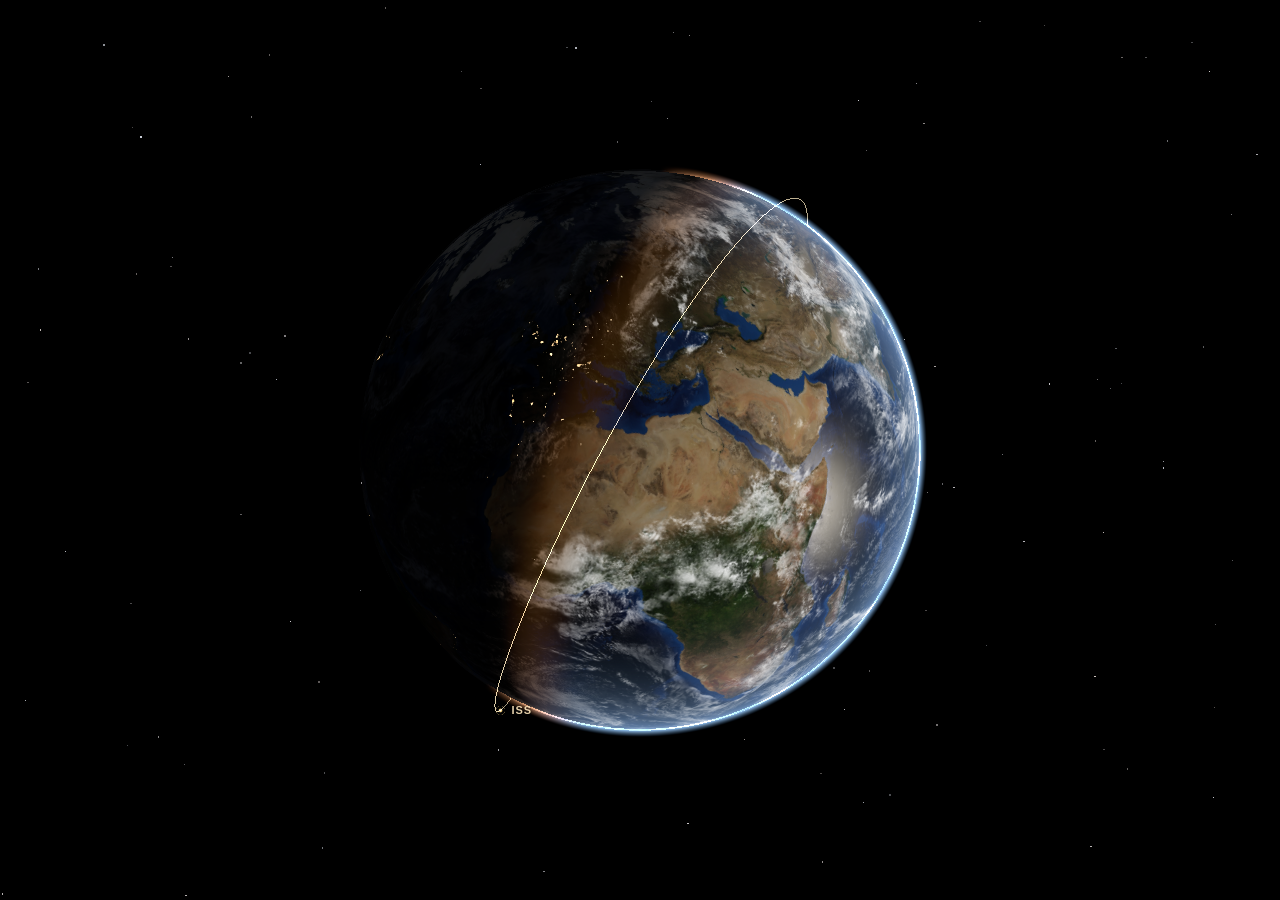
==== commit b07e453c: "Auroras: visible only from ~10 % OVATION probability, cleaner curtains Real nowcast data is spread t" ====
--- a/web/index.html
+++ b/web/index.html
@@ -597,10 +597,18 @@
       float dark = 1.0 - smoothstep(-0.14, 0.06, dot(P, sunDir));
       if (nightOnly > 0.5 && dark <= 0.0) discard;
       float a;
-      if (useOv > 0.5) {   // Erde: nur wo die NOAA Polarlichter sieht, Strahlen und Bögen wie gehabt
-        float ov = ovAt(P);
-        if (ov < 0.01) discard;
-        a = ov * (P.y > 0.0 ? oval(P, poleN, 0.0) : oval(P, poleS, 17.0));
+      if (useOv > 0.5) {   // Erde: nur wo die NOAA Polarlichter sieht; weicher Schein mit sanften Bögen
+        float I = smoothstep(0.08, 0.5, ovAt(P));
+        if (I < 0.002) discard;
+        vec3 pole = P.y > 0.0 ? poleN : poleS;
+        float c = acos(clamp(dot(P, pole), -1.0, 1.0));
+        vec3 q1 = normalize(cross(pole, abs(pole.y) < 0.99 ? vec3(0, 1, 0) : vec3(1, 0, 0)));
+        float phi = atan(dot(P, cross(pole, q1)), dot(P, q1));
+        float fold = (noise(vec2(phi * 4.0 + time * 0.015, 3.1)) - 0.5) * 0.04;
+        float k = (c + fold) * 60.0;
+        float arc = smoothstep(0.6, 0.98, 1.0 - abs(fract(k) * 2.0 - 1.0)) *
+                    smoothstep(0.7 - 0.3 * I, 0.95 - 0.2 * I, noise(vec2(floor(k) * 2.3 + time * 0.01, phi * 2.5)));
+        a = I * (0.45 + 1.4 * arc * I) * (0.8 + 0.2 * noise(vec2(phi * 40.0, time * 0.1)));
       } else a = oval(P, poleN, 0.0) + oval(P, poleS, 17.0);
       if (a <= 0.0) discard;
       a *= mix(1.0, dark, nightOnly);
@@ -663,23 +671,23 @@
       return texture2D(ovMap, vec2(fract(lon / 6.2831853), (lat / 3.1415927 + 0.5) * (180.0 / 181.0) + 0.5 / 181.0)).r;
     }
     float dark(vec3 P) { return 1.0 - smoothstep(-0.16, 0.04, dot(P, sunDir)); }
-    // Vorhänge: wenige schmale Bögen entlang des Ovals, die sich falten und abreißen, mit senkrechten
-    // Strahlen; darunter ein weicher, diffuser Schein
-    float curtain(vec3 P) {
+    // Sichtbarkeit aus der OVATION-Wahrscheinlichkeit: ab ~10 % möglich, ab ~50 % kräftig
+    float visI(float ov) { return smoothstep(0.08, 0.5, ov); }
+    // Vorhänge: ein weicher, diffuser Schein; einzelne schmale Bögen nur, wo die Aktivität hoch ist.
+    // Die Bögen folgen den magnetischen Breitenkreisen, falten sich und reißen ab; leichte Strahlen.
+    float curtain(vec3 P, float I) {
       vec3 pole = dot(P, poleN) > 0.0 ? poleN : poleS;
       float c = acos(clamp(dot(P, pole), -1.0, 1.0));
       vec3 r1 = normalize(cross(pole, abs(pole.y) < 0.99 ? vec3(0, 1, 0) : vec3(1, 0, 0)));
       float phi = atan(dot(P, cross(pole, r1)), dot(P, r1));
-      float fold = (noise(vec2(phi * 4.0 + time * 0.015, 3.1)) - 0.5) * 0.05
-                 + (noise(vec2(phi * 19.0 - time * 0.05, 7.7)) - 0.5) * 0.012
-                 + (noise(vec2(phi * 70.0 + time * 0.1, 1.3)) - 0.5) * 0.003;
-      float k = (c + fold) * 95.0;                          // Abstand der Bögen ~0.6° (65 km)
-      float band = 1.0 - abs(fract(k) * 2.0 - 1.0);         // Dreieck 0..1..0 je Bogen
-      float sheet = smoothstep(0.74, 0.97, band);           // dünne Vorhänge
-      float alive = smoothstep(0.5, 0.8, noise(vec2(floor(k) * 2.3 + time * 0.01, phi * 3.5 + floor(k) * 0.9)));
-      float rays = 0.35 + 0.65 * pow(noise(vec2(phi * 380.0 + fold * 800.0, time * 0.3)), 1.4);
-      float diffuse = 0.07 + 0.06 * noise(vec2(phi * 8.0, c * 60.0 + time * 0.02));
-      return diffuse + sheet * alive * rays * 2.4;
+      float fold = (noise(vec2(phi * 4.0 + time * 0.015, 3.1)) - 0.5) * 0.04
+                 + (noise(vec2(phi * 16.0 - time * 0.04, 7.7)) - 0.5) * 0.01;
+      float k = (c + fold) * 60.0;                          // Abstand möglicher Bögen ~1° (110 km)
+      float band = 1.0 - abs(fract(k) * 2.0 - 1.0);
+      float sheet = smoothstep(0.86, 0.985, band);          // ~10 km dünne Vorhänge
+      float alive = smoothstep(0.75 - 0.35 * I, 0.95 - 0.2 * I, noise(vec2(floor(k) * 2.3 + time * 0.01, phi * 2.5 + floor(k) * 0.9)));
+      float rays = 0.7 + 0.3 * noise(vec2(phi * 300.0 + fold * 600.0, time * 0.3));
+      return 0.35 + sheet * alive * rays * 3.0 * I;
     }
     void main() {
       vec3 ro = camPos, rd = normalize(vPos - camPos);
@@ -693,9 +701,9 @@
       float maxOv = 0.0;
       for (int j = 0; j <= 8; j++) {
         vec3 Q = normalize(ro + rd * mix(t0, t1, float(j) / 8.0));
-        maxOv = max(maxOv, ovAt(Q) * dark(Q));
+        maxOv = max(maxOv, visI(ovAt(Q)) * dark(Q));
       }
-      if (maxOv < 0.01) discard;
+      if (maxOv < 0.002) discard;
       const int N = 96;
       // gleichmäßig verteilter Versatz je Pixel (weniger Körnung als Zufallsrauschen)
       float jitter = fract(52.9829189 * fract(dot(gl_FragCoord.xy, vec2(0.06711056, 0.00583715))));
@@ -708,14 +716,15 @@
         float r = length(X);
         if (r < R0) continue;                               // unter 90 km: kein Polarlicht
         vec3 P = X / r;
-        float ov = ovAt(P) * dark(P);
-        if (ov < 0.005) continue;
+        float I = visI(ovAt(P)) * dark(P);
+        if (I < 0.002) continue;
         float h = (r - 1.0) * KM;
-        float green = smoothstep(92.0, 108.0, h) * exp(-max(h - 108.0, 0.0) / 48.0);
-        float red = smoothstep(160.0, 230.0, h) * exp(-max(h - 230.0, 0.0) / 70.0);
-        float fringe = smoothstep(88.0, 96.0, h) * (1.0 - smoothstep(96.0, 104.0, h)) * smoothstep(0.35, 0.8, ov);
-        float d = ov * curtain(P) * dt * KM;
-        col += d * (green * vec3(0.10, 1.0, 0.38) * 0.022 + red * vec3(0.80, 0.12, 0.30) * 0.0022 + fringe * vec3(0.55, 0.15, 0.6) * 0.008);
+        // Grün (557,7 nm) vor allem 100–160 km, darüber schwach rot (630 nm), unten violetter Saum bei Stürmen
+        float green = smoothstep(94.0, 104.0, h) * exp(-max(h - 104.0, 0.0) / 30.0);
+        float red = smoothstep(170.0, 230.0, h) * exp(-max(h - 230.0, 0.0) / 60.0) * I;
+        float fringe = smoothstep(90.0, 96.0, h) * (1.0 - smoothstep(96.0, 102.0, h)) * smoothstep(0.5, 0.9, I);
+        float d = I * curtain(P, I) * dt * KM;
+        col += d * (green * vec3(0.10, 1.0, 0.38) * 0.018 + red * vec3(0.80, 0.12, 0.30) * 0.0016 + fringe * vec3(0.55, 0.15, 0.6) * 0.006);
       }
       if (max(col.r, max(col.g, col.b)) < 0.002) discard;
       gl_FragColor = vec4(col * strength, 1.0);
@@ -740,13 +749,16 @@
 function loadOvation() {
   if (!cfg.fx || shownBody !== 'earth' || ovationLoading || Date.now() < ovationRetryAt || P.has('kp')) return;
   ovationLoading = true;
-  fetch('https://services.swpc.noaa.gov/json/ovation_aurora_latest.json')
-    .then((r) => r.json())
+  // Tests: ?ovation=<lokale Datei, auch .gz>&ovscale=<Faktor> statt der NOAA
+  const ovUrl = P.get('ovation') || 'https://services.swpc.noaa.gov/json/ovation_aurora_latest.json';
+  const ovScale = P.has('ovation') ? +(P.get('ovscale') || 1) : 1;
+  fetch(ovUrl)
+    .then((r) => ovUrl.endsWith('.gz') ? new Response(r.body.pipeThrough(new DecompressionStream('gzip'))).json() : r.json())
     .then((j) => {
       const grid = new Float32Array(360 * 181);
       for (const [lon, lat, v] of j.coordinates) {
         const lo = ((Math.round(lon) % 360) + 360) % 360, la = Math.round(lat) + 90;
-        if (la >= 0 && la <= 180) grid[la * 360 + lo] = v;
+        if (la >= 0 && la <= 180) grid[la * 360 + lo] = v * ovScale;
       }
       setOvation((lo, la) => grid[la * 360 + lo]);
       ovationLive = true; ovationFailures = 0; ovationTime = j['Observation Time'] || '';
@@ -826,8 +838,8 @@
   }
   // Gasplaneten: nur die unterste Schicht (ihre Polarlichter sehen wir von außen als Ring)
   auroraLayers.forEach((l, i) => {
-    l.visible = isEarth || i === 0;
-    l.material.uniforms.strength.value = (isEarth ? 0.75 : a.strength) * l.userData.k;
+    l.visible = i === 0;   // Erde (flach) und Gasplaneten: eine Schicht
+    l.material.uniforms.strength.value = (isEarth ? 0.55 : a.strength) * l.userData.k;
   });
   requestRender();
 }
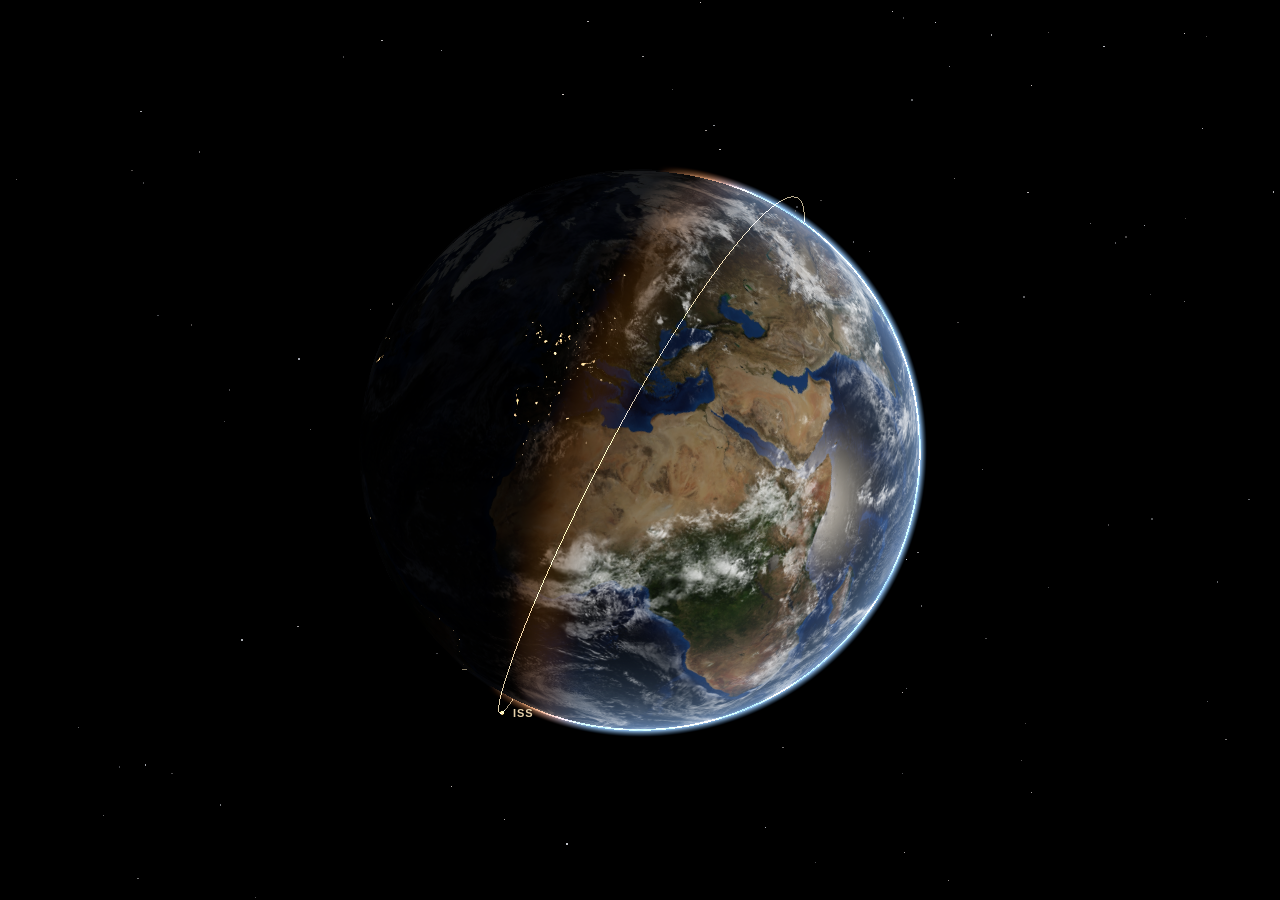
==== commit 4fb137b0: "Texture detail Ultra: full-resolution NASA tiles around the view, detail pack downloaded in the app " ====
--- a/web/index.html
+++ b/web/index.html
@@ -46,7 +46,8 @@
 //   fps, hud (0/1), clouds (live|static|off), warp (Zeitraffer-Faktor)
 //   fx       Polarlichter & Sturm-Animationen (0/1); kp=0..9 legt die Polarlicht-Aktivität fest (Tests)
 //   aurora3d Erde: Polarlichter als 3D-Vorhänge (1, mehr GPU) statt flach (0, sparsam)
-//   detail   standard | high: Nachtlichter und Wolken in 8K (schärfer, ~0,6 GB mehr Grafikspeicher)
+//   detail   standard | high | ultra: high = Nachtlichter und Wolken in 8K; ultra = dazu volle
+//            NASA-Auflösung rund um den Blickpunkt (Kacheln aus ultraBase, z. B. ultraBase=ultra/)
 //   iss      ISS mit Live-Position einblenden (0/1), issPath: ihre Flugbahn (0/1)
 //            motion=iss-chase: Kamera fliegt hinter der ISS her, Horizont voraus
 //            motion=iss-above: Kamera schwebt über der ISS und folgt ihr
@@ -57,7 +58,7 @@
 const cfg = {
   body: 'earth', motion: 'orbit', speed: 0.4, lat: 28, lon: 10, place: '',
   zoom: 0.62, pitch: 0, heading: 0, tilt: 18, fov: 30, x: 0, y: 0,
-  fps: 30, hud: false, clouds: 'live', warp: 1, fx: true, aurora3d: false, detail: 'standard', iss: true, issPath: true,
+  fps: 30, hud: false, clouds: 'live', warp: 1, fx: true, aurora3d: false, detail: 'standard', ultraBase: '', iss: true, issPath: true,
   ...(window.__initialConfig || {}),
 };
 for (const [k, v] of P) {
@@ -121,7 +122,7 @@
 const DETAIL_RECT = [-32, 22, 48, 74];   // lon0, lat0, lon1, lat1 of the *-europe.jpg crops
 
 const dayTex = tex('textures/day.jpg');
-const nightFile = () => DETAIL ? DETAIL + 'night-8k.jpg' : cfg.detail === 'high' ? 'textures/night-8k.jpg' : 'textures/night.jpg';
+const nightFile = () => DETAIL ? DETAIL + 'night-8k.jpg' : cfg.detail !== 'standard' ? 'textures/night-8k.jpg' : 'textures/night.jpg';
 let nightTex = tex(nightFile()), nightFileLoaded = nightFile();
 const specTex = tex('textures/specular.jpg', false);
 const normalTex = tex('textures/normal.jpg', false);
@@ -129,7 +130,7 @@
 // 8K als Graustufen-JPEG (Deckung im Grauwert)
 const staticCloudTex = {};
 function staticClouds() {
-  const grey = !!DETAIL || cfg.detail === 'high';
+  const grey = !!DETAIL || cfg.detail !== 'standard';
   const file = DETAIL ? DETAIL + 'clouds-8k.jpg' : grey ? 'textures/clouds-8k.jpg' : 'textures/clouds.png';
   if (!staticCloudTex[file]) {
     const t = tex(file, false); t.wrapS = THREE.RepeatWrapping; t.userData.grey = grey;
@@ -146,37 +147,121 @@
   old.dispose();
   for (const [f, t] of Object.entries(staticCloudTex)) if (t !== staticClouds()) { t.dispose(); delete staticCloudTex[f]; }
 }
-const detailUniforms = DETAIL ? {
-  dayDetail: { value: tex(DETAIL + 'day-europe.jpg') },
-  nightDetail: { value: tex(DETAIL + 'night-europe.jpg') },
-  cloudDetail: { value: tex(DETAIL + 'clouds-europe.jpg', false) },
-  detailRect: { value: new THREE.Vector4((DETAIL_RECT[0] + 180) / 360, (DETAIL_RECT[1] + 90) / 180,
-                                         (DETAIL_RECT[2] + 180) / 360, (DETAIL_RECT[3] + 90) / 180) },
-} : {};
-// GLSL for the detail crops (only compiled in with DETAIL): weight w fades the crop in over its edge
-const DETAIL_GLSL = DETAIL ? `
-    uniform sampler2D dayDetail, nightDetail, cloudDetail; uniform vec4 detailRect;
+// Detailkarten, die über die Weltkarte geblendet werden (Mitte und Spannweite in Grad):
+//  – Aufnahmen (?capture=1&detail=…): feste Ausschnitte über Europa (Tag, Nacht, Wolken)
+//  – Texturdetail „Ultra“: Kacheln in voller NASA-Auflösung rund um den Blickpunkt (siehe Ultra unten)
+// Ohne beides wird der Code gar nicht erst kompiliert (USE_DETAIL).
+const detailUniforms = {
+  dayDetail: { value: DETAIL ? tex(DETAIL + 'day-europe.jpg') : null },
+  nightDetail: { value: DETAIL ? tex(DETAIL + 'night-europe.jpg') : null },
+  cloudDetail: { value: DETAIL ? tex(DETAIL + 'clouds-europe.jpg', false) : null },
+  detailRect: { value: new THREE.Vector4((DETAIL_RECT[0] + DETAIL_RECT[2]) / 2, (DETAIL_RECT[1] + DETAIL_RECT[3]) / 2,
+                                         DETAIL_RECT[2] - DETAIL_RECT[0], DETAIL_RECT[3] - DETAIL_RECT[1]) },
+  detailAmt: { value: DETAIL ? 1 : 0 },
+  cloudDetailOn: { value: DETAIL ? 1 : 0 },
+};
+const DETAIL_GLSL = `
+    uniform float cloudGrey;   // 1: Deckung im Grauwert (8K-JPEG), 0: im Alphakanal
+    #ifdef USE_DETAIL
+    uniform sampler2D dayDetail, nightDetail, cloudDetail; uniform vec4 detailRect; uniform float detailAmt, cloudDetailOn;
+    // Position in der Detailkarte (xy) und Gewicht (z), das zum Rand hin ausblendet
     vec3 detailAt(vec2 uv) {
-      vec2 d = (uv - detailRect.xy) / (detailRect.zw - detailRect.xy);
-      float w = smoothstep(0.0, 0.05, d.x) * smoothstep(0.0, 0.05, 1.0 - d.x) * smoothstep(0.0, 0.07, d.y) * smoothstep(0.0, 0.07, 1.0 - d.y);
-      return vec3(clamp(d, 0.0, 1.0), w);
-    }
-    // the static 8K cloud map stores cover in its grey value (the bundled one in alpha)
+      float lon = uv.x * 360.0 - 180.0, lat = uv.y * 180.0 - 90.0;
+      vec2 d = vec2((mod(lon - detailRect.x + 540.0, 360.0) - 180.0) / detailRect.z, (lat - detailRect.y) / detailRect.w) + 0.5;
+      float w = smoothstep(0.0, 0.06, d.x) * smoothstep(0.0, 0.06, 1.0 - d.x) * smoothstep(0.0, 0.06, d.y) * smoothstep(0.0, 0.06, 1.0 - d.y);
+      return vec3(clamp(d, 0.0, 1.0), w * detailAmt);
+    }
+    #endif
     float cloudAt(sampler2D base, vec2 uv) {
-      vec3 dt = detailAt(uv);
-      return mix(texture2D(base, uv).r, texture2D(cloudDetail, dt.xy).r, dt.z);
-    }` : `
-    uniform float cloudGrey;   // 1: Deckung im Grauwert (8K-JPEG), 0: im Alphakanal
-    float cloudAt(sampler2D base, vec2 uv) { vec4 t = texture2D(base, uv); return cloudGrey > 0.5 ? t.r : t.a; }`;
+      vec4 t = texture2D(base, uv);
+      float c = cloudGrey > 0.5 ? t.r : t.a;
+      #ifdef USE_DETAIL
+      if (cloudDetailOn > 0.5) { vec3 dt = detailAt(uv); c = mix(c, texture2D(cloudDetail, dt.xy).r, dt.z); }
+      #endif
+      return c;
+    }`;
+
+// --- Ultra: volle NASA-Auflösung rund um den Blickpunkt --------------------------------------
+// Das Paket (von der App geladen, siehe design/ultra) enthält Kacheln von 10°×10°:
+// day/<Spalte>_<Zeile>.jpg (600 px, 60 px/°) und night/… (375 px), Spalte 0 ab 180° W, Zeile 0 ab 90° N.
+// Bei nahen Ansichten werden 8×8 Kacheln (80°×80°) um den Blickpunkt zu einer Detailkarte
+// zusammengesetzt und weich über die 8K-Weltkarte geblendet; weit weg genügt die Weltkarte.
+const ULTRA_SPAN = 80, ULTRA_TILES = ULTRA_SPAN / 10;
+const ultra = { center: null, loading: false, dayTex: null, nightTex: null, failed: 0 };
+const ultraActive = () => !DETAIL && cfg.detail === 'ultra' && !!cfg.ultraBase;
+function setDetailDefine(on) {
+  for (const m of [earthMat, cloudMat]) {
+    const has = 'USE_DETAIL' in m.defines;
+    if (on && !has) { m.defines.USE_DETAIL = ''; m.needsUpdate = true; }
+    if (!on && has) { delete m.defines.USE_DETAIL; m.needsUpdate = true; }
+  }
+}
+// Punkt auf der Erde in Bildmitte (oder unter der Kamera, falls die Bildmitte am Himmel liegt)
+const _vd = new THREE.Vector3(), _vp = new THREE.Vector3();
+function viewTarget() {
+  camera.getWorldDirection(_vd);
+  const o = camera.position, b = o.dot(_vd), c = o.lengthSq() - 1, h = b * b - c;
+  _vp.copy(o);
+  if (h > 0 && -b - Math.sqrt(h) > 0) _vp.addScaledVector(_vd, -b - Math.sqrt(h));
+  _vp.normalize();
+  return { lat: Math.asin(_vp.y) / DEG, lon: Math.atan2(-_vp.z, _vp.x) / DEG };
+}
+function loadImage(src) {
+  return new Promise((ok, fail) => { const i = new Image(); i.onload = () => ok(i); i.onerror = fail; i.src = src; });
+}
+async function loadUltraWindow(cLat, cLon) {
+  ultra.loading = true;
+  const mk = (px) => { const c = document.createElement('canvas'); c.width = c.height = px * ULTRA_TILES; return c; };
+  const day = mk(600), night = mk(375), dctx = day.getContext('2d'), nctx = night.getContext('2d');
+  const jobs = [];
+  for (let j = 0; j < ULTRA_TILES; j++) for (let i = 0; i < ULTRA_TILES; i++) {
+    const lon0 = cLon - ULTRA_SPAN / 2 + i * 10, latTop = cLat + ULTRA_SPAN / 2 - j * 10;
+    const col = ((Math.round((lon0 + 180) / 10) % 36) + 36) % 36, row = Math.round((90 - latTop) / 10);
+    if (row < 0 || row > 17) continue;
+    jobs.push(loadImage(`${cfg.ultraBase}day/${col}_${row}.jpg`).then((im) => dctx.drawImage(im, i * 600, j * 600)));
+    jobs.push(loadImage(`${cfg.ultraBase}night/${col}_${row}.jpg`).then((im) => nctx.drawImage(im, i * 375, j * 375)));
+  }
+  const res = await Promise.allSettled(jobs);
+  ultra.loading = false;
+  if (res.some((r) => r.status === 'rejected')) { ultra.failed++; return; }   // Paket fehlt/kaputt: Weltkarte bleibt
+  const swap = (key, canvas, uniform) => {
+    const t = new THREE.CanvasTexture(canvas);
+    t.colorSpace = THREE.SRGBColorSpace; t.anisotropy = maxAniso;
+    ultra[key]?.dispose(); ultra[key] = t; detailUniforms[uniform].value = t;
+  };
+  swap('dayTex', day, 'dayDetail'); swap('nightTex', night, 'nightDetail');
+  detailUniforms.detailRect.value.set(cLon, cLat, ULTRA_SPAN, ULTRA_SPAN);
+  detailUniforms.cloudDetailOn.value = 0;
+  ultra.center = { lat: cLat, lon: cLon };
+  requestRender();
+}
+function updateUltra() {
+  if (DETAIL) return;
+  const on = ultraActive() && shownBody === 'earth' && ultra.failed < 3;
+  setDetailDefine(on);
+  if (!on) { detailUniforms.detailAmt.value = 0; return; }
+  // erst ab näheren Ansichten (ganze Erde: die 8K-Weltkarte ist scharf genug)
+  const near = cam.zoom * bodyFit() >= 1.1 || issMode();
+  detailUniforms.detailAmt.value = near && ultra.dayTex ? 1 : 0;
+  if (!near || ultra.loading) return;
+  const t = viewTarget();
+  const cLon = Math.round(t.lon / 10) * 10, cLat = Math.max(-50, Math.min(50, Math.round(t.lat / 10) * 10));
+  const c = ultra.center;
+  if (c && Math.abs(((t.lon - c.lon + 540) % 360) - 180) < 22 && Math.abs(t.lat - c.lat) < 22) return;
+  loadUltraWindow(cLat, cLon);
+}
+
 // live clouds (alpha) also work with DETAIL: they are only used without it
 
 const emptyTex = new THREE.DataTexture(new Uint8Array(4), 1, 1);
 emptyTex.needsUpdate = true;
+for (const k of ['dayDetail', 'nightDetail', 'cloudDetail']) detailUniforms[k].value ||= emptyTex;
 
 const sunDir = new THREE.Vector3(1, 0, 0);
 
 // --- Erde --------------------------------------------------------------------
 const earthMat = new THREE.ShaderMaterial({
+  defines: DETAIL ? { USE_DETAIL: '' } : {},
   uniforms: {
     dayMap: { value: dayTex },
     nightMap: { value: nightTex },
@@ -242,9 +327,11 @@
 
       vec3 dayTexel = texture2D(dayMap, vUv).rgb;
       vec3 night = texture2D(nightMap, vUv).rgb;
-      ${DETAIL ? `vec3 dt = detailAt(vUv);
+      #ifdef USE_DETAIL
+      vec3 dt = detailAt(vUv);
       dayTexel = mix(dayTexel, texture2D(dayDetail, dt.xy).rgb, dt.z);
-      night = mix(night, texture2D(nightDetail, dt.xy).rgb, dt.z);` : ''}
+      night = mix(night, texture2D(nightDetail, dt.xy).rgb, dt.z);
+      #endif
       vec3 day = pow(dayTexel, vec3(1.12)) * 0.92;
       float ocean = texture2D(specMap, vUv).r;
 
@@ -284,6 +371,7 @@
 
 // --- Wolken ------------------------------------------------------------------
 const cloudMat = new THREE.ShaderMaterial({
+  defines: DETAIL ? { USE_DETAIL: '' } : {},
   uniforms: { cloudMap: { value: emptyTex }, sunDir: { value: sunDir }, drift: { value: 0 }, moonPos: { value: new THREE.Vector3(60, 0, 0) }, cloudGrey: { value: 0 }, ...detailUniforms },
   transparent: true,
   depthWrite: false,
@@ -325,7 +413,7 @@
 // Live-Wolkenbild (alle ~3 h aktualisiert, Quelle: github.com/matteason/live-cloud-maps).
 // 8K nur für nahe Ansichten – spart sonst ~200 MB Grafikspeicher.
 const liveCloudsUrl = (res) => `https://clouds.matteason.co.uk/images/${res}/clouds-alpha.png`;
-const wantedCloudRes = () => (cfg.detail === 'high' || cfg.zoom > 1.5 || String(cfg.motion).startsWith('iss') ? '8192x4096' : '4096x2048');
+const wantedCloudRes = () => (cfg.detail !== 'standard' || cfg.zoom > 1.5 || String(cfg.motion).startsWith('iss') ? '8192x4096' : '4096x2048');
 let liveCloudTex = null, liveCloudRes = null, liveCloudLoading = false;
 function setCloudTex(t) {
   cloudMat.uniforms.cloudMap.value = t;
@@ -1320,6 +1408,7 @@
   if (issWanted()) iss.update(date, sunDir, sec);
   applyISS();
   updateCamera(Math.min(dt, 2), st);
+  updateUltra();
   // „Von der Erde aus“ kurz vor/nach der unteren Konjunktion: fast nur die Nachtseite ist zu sehen.
   // Dann die Silhouette schwach aufhellen, damit der Bildschirm nicht einfach schwarz wirkt.
   litFromEarth = 1;
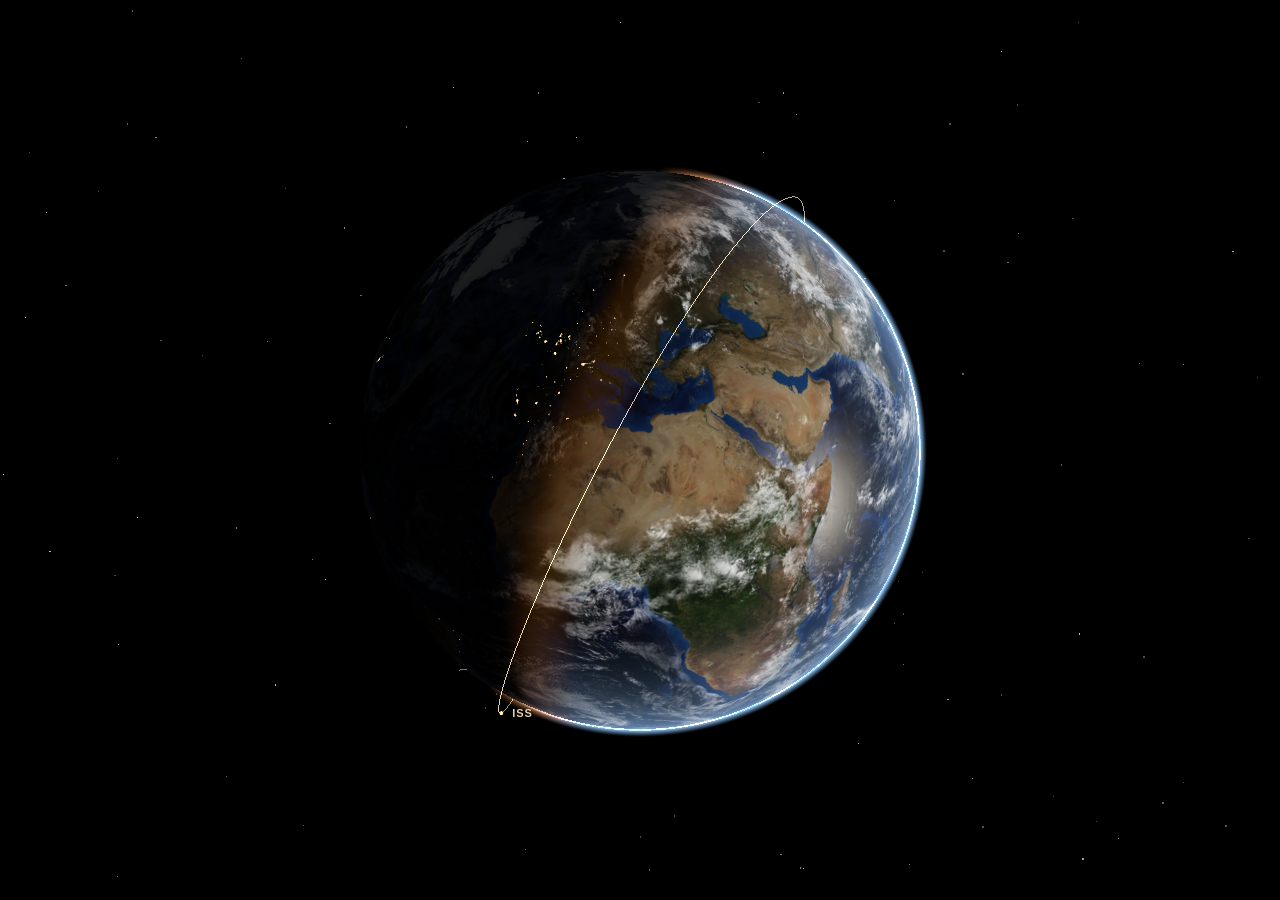
==== commit 08a3583a: "Auroras: curtains always visible where there is aurora, softer edges The arcs only appeared at high " ====
--- a/web/index.html
+++ b/web/index.html
@@ -682,11 +682,11 @@
     void main() {
       vec3 P = normalize(vPos);
       vec3 V = normalize(camPos - vPos);
-      float dark = 1.0 - smoothstep(-0.14, 0.06, dot(P, sunDir));
+      float dark = 1.0 - smoothstep(-0.24, 0.06, dot(P, sunDir));
       if (nightOnly > 0.5 && dark <= 0.0) discard;
       float a;
       if (useOv > 0.5) {   // Erde: nur wo die NOAA Polarlichter sieht; weicher Schein mit sanften Bögen
-        float I = smoothstep(0.08, 0.5, ovAt(P));
+        float I = smoothstep(0.04, 0.45, ovAt(P));
         if (I < 0.002) discard;
         vec3 pole = P.y > 0.0 ? poleN : poleS;
         float c = acos(clamp(dot(P, pole), -1.0, 1.0));
@@ -694,9 +694,10 @@
         float phi = atan(dot(P, cross(pole, q1)), dot(P, q1));
         float fold = (noise(vec2(phi * 4.0 + time * 0.015, 3.1)) - 0.5) * 0.04;
         float k = (c + fold) * 60.0;
-        float arc = smoothstep(0.6, 0.98, 1.0 - abs(fract(k) * 2.0 - 1.0)) *
-                    smoothstep(0.7 - 0.3 * I, 0.95 - 0.2 * I, noise(vec2(floor(k) * 2.3 + time * 0.01, phi * 2.5)));
-        a = I * (0.45 + 1.4 * arc * I) * (0.8 + 0.2 * noise(vec2(phi * 40.0, time * 0.1)));
+        float wv = noise(vec2(phi * 9.0 + floor(k) * 5.1, time * 0.03));
+        float arc = smoothstep(0.82 - 0.25 * wv, 0.98, 1.0 - abs(fract(k) * 2.0 - 1.0)) *
+                    smoothstep(0.45, 0.8, noise(vec2(floor(k) * 2.3 + time * 0.01, phi * 2.5)));
+        a = pow(I, 0.7) * (0.2 + 1.3 * arc) * (0.8 + 0.2 * noise(vec2(phi * 40.0, time * 0.1)));
       } else a = oval(P, poleN, 0.0) + oval(P, poleS, 17.0);
       if (a <= 0.0) discard;
       a *= mix(1.0, dark, nightOnly);
@@ -758,9 +759,9 @@
       float lat = asin(clamp(P.y, -1.0, 1.0)), lon = atan(-P.z, P.x);
       return texture2D(ovMap, vec2(fract(lon / 6.2831853), (lat / 3.1415927 + 0.5) * (180.0 / 181.0) + 0.5 / 181.0)).r;
     }
-    float dark(vec3 P) { return 1.0 - smoothstep(-0.16, 0.04, dot(P, sunDir)); }
+    float dark(vec3 P) { return 1.0 - smoothstep(-0.24, 0.06, dot(P, sunDir)); }
     // Sichtbarkeit aus der OVATION-Wahrscheinlichkeit: ab ~10 % möglich, ab ~50 % kräftig
-    float visI(float ov) { return smoothstep(0.08, 0.5, ov); }
+    float visI(float ov) { return smoothstep(0.04, 0.45, ov); }
     // Vorhänge: ein weicher, diffuser Schein; einzelne schmale Bögen nur, wo die Aktivität hoch ist.
     // Die Bögen folgen den magnetischen Breitenkreisen, falten sich und reißen ab; leichte Strahlen.
     float curtain(vec3 P, float I) {
@@ -772,10 +773,11 @@
                  + (noise(vec2(phi * 16.0 - time * 0.04, 7.7)) - 0.5) * 0.01;
       float k = (c + fold) * 60.0;                          // Abstand möglicher Bögen ~1° (110 km)
       float band = 1.0 - abs(fract(k) * 2.0 - 1.0);
-      float sheet = smoothstep(0.86, 0.985, band);          // ~10 km dünne Vorhänge
-      float alive = smoothstep(0.75 - 0.35 * I, 0.95 - 0.2 * I, noise(vec2(floor(k) * 2.3 + time * 0.01, phi * 2.5 + floor(k) * 0.9)));
+      float wv = noise(vec2(phi * 9.0 + floor(k) * 5.1, time * 0.03));          // Breite schwankt entlang des Bogens
+      float sheet = smoothstep(0.93 - 0.16 * wv, 0.99, band);  // ~5–20 km dünne Vorhänge
+      float alive = smoothstep(0.45, 0.8, noise(vec2(floor(k) * 2.3 + time * 0.01, phi * 2.5 + floor(k) * 0.9)));
       float rays = 0.7 + 0.3 * noise(vec2(phi * 300.0 + fold * 600.0, time * 0.3));
-      return 0.35 + sheet * alive * rays * 3.0 * I;
+      return 0.12 + sheet * alive * rays * 2.6;
     }
     void main() {
       vec3 ro = camPos, rd = normalize(vPos - camPos);
@@ -811,7 +813,7 @@
         float green = smoothstep(94.0, 104.0, h) * exp(-max(h - 104.0, 0.0) / 30.0);
         float red = smoothstep(170.0, 230.0, h) * exp(-max(h - 230.0, 0.0) / 60.0) * I;
         float fringe = smoothstep(90.0, 96.0, h) * (1.0 - smoothstep(96.0, 102.0, h)) * smoothstep(0.5, 0.9, I);
-        float d = I * curtain(P, I) * dt * KM;
+        float d = pow(I, 0.7) * curtain(P, I) * dt * KM;   // Form immer da, Helligkeit nach Aktivität
         col += d * (green * vec3(0.10, 1.0, 0.38) * 0.018 + red * vec3(0.80, 0.12, 0.30) * 0.0016 + fringe * vec3(0.55, 0.15, 0.6) * 0.006);
       }
       if (max(col.r, max(col.g, col.b)) < 0.002) discard;
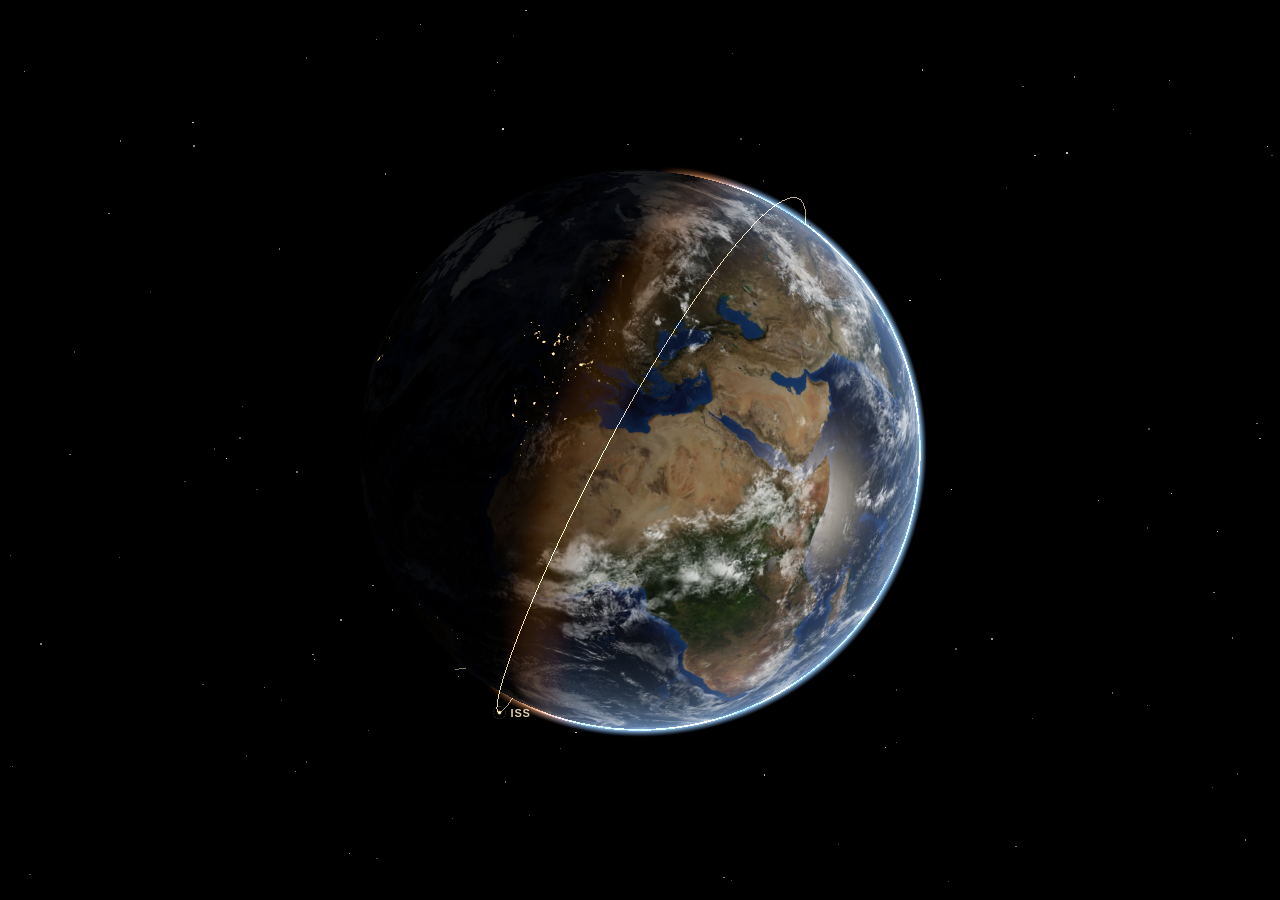
==== commit e86ad036: "Auroras: few arcs at the activity ridge, livelier motion; Ultra: sharp coasts - Auroras: discrete ar" ====
--- a/web/index.html
+++ b/web/index.html
@@ -315,7 +315,14 @@
       vec3 T = normalize(vec3(-N.z, 0.0, N.x) + 1e-5);
       vec3 B = cross(N, T);
       vec3 nm = texture2D(normalMap, vUv).xyz * 2.0 - 1.0;
-      vec3 Nb = normalize(N + 0.35 * (nm.x * T + nm.y * B));
+      // Detailkarte (Ultra/Aufnahmen): dort das grobe 2K-Relief zurücknehmen, es passt nicht zu
+      // den scharfen Küsten und wirkt sonst wie versetzt
+      float reliefAmt = 0.35;
+      #ifdef USE_DETAIL
+      vec3 dt = detailAt(vUv);
+      reliefAmt *= 1.0 - 0.85 * dt.z;
+      #endif
+      vec3 Nb = normalize(N + reliefAmt * (nm.x * T + nm.y * B));
 
       vec3 V = normalize(camPos - vPos);
       float sunN = dot(N, sunDir);
@@ -327,13 +334,16 @@
 
       vec3 dayTexel = texture2D(dayMap, vUv).rgb;
       vec3 night = texture2D(nightMap, vUv).rgb;
+      float ocean = texture2D(specMap, vUv).r;
       #ifdef USE_DETAIL
-      vec3 dt = detailAt(vUv);
-      dayTexel = mix(dayTexel, texture2D(dayDetail, dt.xy).rgb, dt.z);
+      vec3 dd = texture2D(dayDetail, dt.xy).rgb;
+      dayTexel = mix(dayTexel, dd, dt.z);
       night = mix(night, texture2D(nightDetail, dt.xy).rgb, dt.z);
+      // Wasser direkt aus der scharfen Karte (dunkles Blau), statt aus der groben 2K-Ozeanmaske
+      float water = smoothstep(0.02, 0.07, dd.b - dd.r) * (1.0 - smoothstep(0.3, 0.5, dot(dd, vec3(0.3, 0.5, 0.2))));
+      ocean = mix(ocean, water, dt.z);
       #endif
       vec3 day = pow(dayTexel, vec3(1.12)) * 0.92;
-      float ocean = texture2D(specMap, vUv).r;
 
       // Wolkenschatten: Wolkentextur leicht Richtung Sonne versetzt
       float cloud = cloudAt(cloudMap, vUv) * cloudAmt;
@@ -642,7 +652,7 @@
     colat: { value: 0.4 }, width: { value: 0.06 }, strength: { value: 0 },
     colorLow: { value: new THREE.Color(0.15, 1.0, 0.45) }, colorHigh: { value: new THREE.Color(0.9, 0.2, 0.45) },
     nightOnly: { value: 1 }, rayAmt: { value: 0.55 }, layer: { value: 0 },
-    ovMap: { value: null }, useOv: { value: 0 },   // Erde: Stärke und Ort aus NOAA OVATION
+    ovMap: { value: null }, useOv: { value: 0 }, ovMax: { value: 0.1 },   // Erde: Stärke und Ort aus NOAA OVATION
   },
   transparent: true, depthWrite: false, blending: THREE.AdditiveBlending,
   vertexShader: /* glsl */`
@@ -650,7 +660,7 @@
     void main() { vPos = position; gl_Position = projectionMatrix * modelViewMatrix * vec4(position, 1.0); }`,
   fragmentShader: /* glsl */`
     uniform vec3 sunDir, camPos, poleN, poleS, colorLow, colorHigh;
-    uniform float time, colat, width, strength, nightOnly, rayAmt, layer, useOv;
+    uniform float time, colat, width, strength, nightOnly, rayAmt, layer, useOv, ovMax;
     uniform sampler2D ovMap;
     varying vec3 vPos;
     float hash(vec2 p) { return fract(sin(dot(p, vec2(127.1, 311.7))) * 43758.5453); }
@@ -686,18 +696,21 @@
       if (nightOnly > 0.5 && dark <= 0.0) discard;
       float a;
       if (useOv > 0.5) {   // Erde: nur wo die NOAA Polarlichter sieht; weicher Schein mit sanften Bögen
-        float I = smoothstep(0.04, 0.45, ovAt(P));
+        float ovv = ovAt(P);
+        float I = smoothstep(0.04, 0.45, ovv);
         if (I < 0.002) discard;
         vec3 pole = P.y > 0.0 ? poleN : poleS;
         float c = acos(clamp(dot(P, pole), -1.0, 1.0));
         vec3 q1 = normalize(cross(pole, abs(pole.y) < 0.99 ? vec3(0, 1, 0) : vec3(1, 0, 0)));
         float phi = atan(dot(P, cross(pole, q1)), dot(P, q1));
-        float fold = (noise(vec2(phi * 4.0 + time * 0.015, 3.1)) - 0.5) * 0.04;
-        float k = (c + fold) * 60.0;
-        float wv = noise(vec2(phi * 9.0 + floor(k) * 5.1, time * 0.03));
-        float arc = smoothstep(0.82 - 0.25 * wv, 0.98, 1.0 - abs(fract(k) * 2.0 - 1.0)) *
-                    smoothstep(0.45, 0.8, noise(vec2(floor(k) * 2.3 + time * 0.01, phi * 2.5)));
-        a = pow(I, 0.7) * (0.2 + 1.3 * arc) * (0.8 + 0.2 * noise(vec2(phi * 40.0, time * 0.1)));
+        float ph = phi + time * 0.004;
+        float fold = (noise(vec2(ph * 4.0 + time * 0.05, 3.1)) - 0.5) * 0.05;
+        float k = (c + fold) * 36.0;
+        float wv = noise(vec2(ph * 9.0 + floor(k) * 5.1, time * 0.08));
+        float arc = smoothstep(0.88 - 0.2 * wv, 0.99, 1.0 - abs(fract(k) * 2.0 - 1.0)) *
+                    smoothstep(0.4, 0.75, noise(vec2(floor(k) * 2.3 + time * 0.03, ph * 2.5))) *
+                    smoothstep(0.45, 0.8, ovv / max(ovMax, 0.02));
+        a = pow(I, 0.7) * (0.22 + 1.5 * arc) * (0.8 + 0.2 * noise(vec2(phi * 40.0, time * 0.4)));
       } else a = oval(P, poleN, 0.0) + oval(P, poleS, 17.0);
       if (a <= 0.0) discard;
       a *= mix(1.0, dark, nightOnly);
@@ -732,7 +745,7 @@
 const AURORA_R0 = 1 + 90 / 6371, AURORA_R1 = 1 + 300 / 6371;
 const earthAuroraMat = new THREE.ShaderMaterial({
   uniforms: {
-    ovMap: { value: ovationTex }, sunDir: { value: sunDir }, camPos: { value: camera.position }, time: { value: 0 },
+    ovMap: { value: ovationTex }, ovMax: { value: 0.1 }, sunDir: { value: sunDir }, camPos: { value: camera.position }, time: { value: 0 },
     poleN: { value: new THREE.Vector3(0, 1, 0) }, poleS: { value: new THREE.Vector3(0, -1, 0) }, strength: { value: 1 },
     steps: { value: 56 },   // Abtastschritte: 96 mit „Maximale Qualität“, sonst 56 (schont ältere Macs)
   },
@@ -741,7 +754,7 @@
     varying vec3 vPos;
     void main() { vPos = position; gl_Position = projectionMatrix * modelViewMatrix * vec4(position, 1.0); }`,
   fragmentShader: /* glsl */`
-    uniform sampler2D ovMap; uniform vec3 sunDir, camPos, poleN, poleS; uniform float time, strength, steps;
+    uniform sampler2D ovMap; uniform vec3 sunDir, camPos, poleN, poleS; uniform float time, strength, steps, ovMax;
     varying vec3 vPos;
     const float R0 = ${AURORA_R0.toFixed(6)}, R1 = ${AURORA_R1.toFixed(6)}, KM = 6371.0;
     float hash(vec2 p) { return fract(sin(dot(p, vec2(127.1, 311.7))) * 43758.5453); }
@@ -764,20 +777,24 @@
     float visI(float ov) { return smoothstep(0.04, 0.45, ov); }
     // Vorhänge: ein weicher, diffuser Schein; einzelne schmale Bögen nur, wo die Aktivität hoch ist.
     // Die Bögen folgen den magnetischen Breitenkreisen, falten sich und reißen ab; leichte Strahlen.
-    float curtain(vec3 P, float I) {
+    float curtain(vec3 P, float ov) {
       vec3 pole = dot(P, poleN) > 0.0 ? poleN : poleS;
       float c = acos(clamp(dot(P, pole), -1.0, 1.0));
       vec3 r1 = normalize(cross(pole, abs(pole.y) < 0.99 ? vec3(0, 1, 0) : vec3(1, 0, 0)));
       float phi = atan(dot(P, cross(pole, r1)), dot(P, r1));
-      float fold = (noise(vec2(phi * 4.0 + time * 0.015, 3.1)) - 0.5) * 0.04
-                 + (noise(vec2(phi * 16.0 - time * 0.04, 7.7)) - 0.5) * 0.01;
-      float k = (c + fold) * 60.0;                          // Abstand möglicher Bögen ~1° (110 km)
+      // Bögen wandern langsam entlang des Ovals und falten sich
+      float ph = phi + time * 0.004;
+      float fold = (noise(vec2(ph * 4.0 + time * 0.05, 3.1)) - 0.5) * 0.05
+                 + (noise(vec2(ph * 16.0 - time * 0.12, 7.7)) - 0.5) * 0.012;
+      float k = (c + fold) * 36.0;                          // Abstand möglicher Bögen ~1,6°
       float band = 1.0 - abs(fract(k) * 2.0 - 1.0);
-      float wv = noise(vec2(phi * 9.0 + floor(k) * 5.1, time * 0.03));          // Breite schwankt entlang des Bogens
-      float sheet = smoothstep(0.93 - 0.16 * wv, 0.99, band);  // ~5–20 km dünne Vorhänge
-      float alive = smoothstep(0.45, 0.8, noise(vec2(floor(k) * 2.3 + time * 0.01, phi * 2.5 + floor(k) * 0.9)));
-      float rays = 0.7 + 0.3 * noise(vec2(phi * 300.0 + fold * 600.0, time * 0.3));
-      return 0.12 + sheet * alive * rays * 2.6;
+      float wv = noise(vec2(ph * 9.0 + floor(k) * 5.1, time * 0.08));
+      float sheet = smoothstep(0.94 - 0.12 * wv, 0.995, band);
+      float alive = smoothstep(0.4, 0.75, noise(vec2(floor(k) * 2.3 + time * 0.03, ph * 2.5 + floor(k) * 0.9)));
+      // Bögen nur am Kamm der aktuellen Aktivität (relativ zum Maximum), sonst diffuser Schein
+      float ridge = smoothstep(0.45, 0.8, ov / max(ovMax, 0.02));
+      float rays = 0.55 + 0.45 * noise(vec2(phi * 300.0 + fold * 600.0, time * 1.2));
+      return 0.16 + sheet * alive * ridge * rays * 3.2;
     }
     void main() {
       vec3 ro = camPos, rd = normalize(vPos - camPos);
@@ -813,7 +830,7 @@
         float green = smoothstep(94.0, 104.0, h) * exp(-max(h - 104.0, 0.0) / 30.0);
         float red = smoothstep(170.0, 230.0, h) * exp(-max(h - 230.0, 0.0) / 60.0) * I;
         float fringe = smoothstep(90.0, 96.0, h) * (1.0 - smoothstep(96.0, 102.0, h)) * smoothstep(0.5, 0.9, I);
-        float d = pow(I, 0.7) * curtain(P, I) * dt * KM;   // Form immer da, Helligkeit nach Aktivität
+        float d = pow(I, 0.7) * curtain(P, ovAt(P)) * dt * KM;   // Form immer da, Helligkeit nach Aktivität
         col += d * (green * vec3(0.10, 1.0, 0.38) * 0.018 + red * vec3(0.80, 0.12, 0.30) * 0.0016 + fringe * vec3(0.55, 0.15, 0.6) * 0.006);
       }
       if (max(col.r, max(col.g, col.b)) < 0.002) discard;
@@ -829,12 +846,17 @@
 let ovationSpots = [];   // Orte mit sichtbaren Polarlichtern (für die Bildrate: ist gerade welches im Bild?)
 function setOvation(getValue) {   // getValue(lonIndex 0..359, latIndex 0..180 for -90..90) -> 0..100
   ovationSpots = [];
+  let max = 0;
   for (let la = 0; la <= 180; la++) for (let lo = 0; lo < 360; lo++) {
     const v = Math.max(0, Math.min(100, getValue(lo, la)));
     ovationData[la * 360 + lo] = Math.round(v * 2.55);
-    if (v >= 8 && lo % 3 === 0 && la % 2 === 0) ovationSpots.push(latLonToVec(la - 90, lo, new THREE.Vector3()));
+    max = Math.max(max, v);
+    // sichtbar ab ~4 % (wie im Shader): dann läuft die Animation mit flüssiger Bildrate
+    if (v >= 4 && lo % 2 === 0) ovationSpots.push(latLonToVec(la - 90, lo, new THREE.Vector3()));
   }
   ovationTex.needsUpdate = true;
+  // Stärkster Wert: die scharfen Bögen zeigen sich nur am Kamm der aktuellen Aktivität
+  for (const m of [earthAuroraMat, auroraMat, ...auroraLayers.map((l) => l.material)]) m.uniforms.ovMax.value = max / 100;
 }
 function loadOvation() {
   if (!cfg.fx || shownBody !== 'earth' || ovationLoading || Date.now() < ovationRetryAt || P.has('kp')) return;
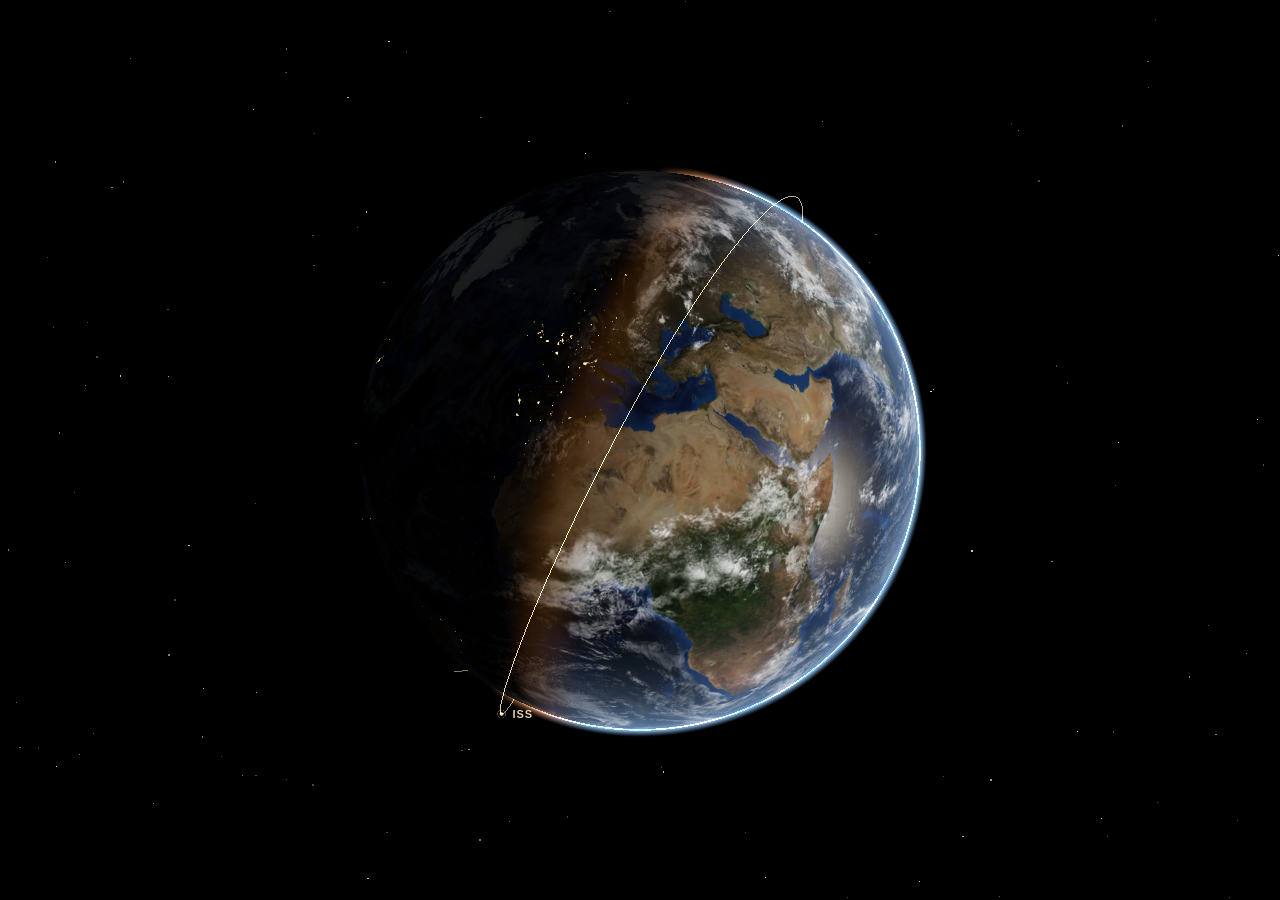
==== commit 362b1b90: "Auroras: modelled on ISS and satellite images - no green fog Real auroras from space are sharp, wind" ====
--- a/web/index.html
+++ b/web/index.html
@@ -707,10 +707,12 @@
         float fold = (noise(vec2(ph * 4.0 + time * 0.05, 3.1)) - 0.5) * 0.05;
         float k = (c + fold) * 36.0;
         float wv = noise(vec2(ph * 9.0 + floor(k) * 5.1, time * 0.08));
-        float arc = smoothstep(0.88 - 0.2 * wv, 0.99, 1.0 - abs(fract(k) * 2.0 - 1.0)) *
+        float arc = smoothstep(0.9 - 0.15 * wv, 0.99, 1.0 - abs(fract(k) * 2.0 - 1.0)) *
                     smoothstep(0.4, 0.75, noise(vec2(floor(k) * 2.3 + time * 0.03, ph * 2.5))) *
-                    smoothstep(0.45, 0.8, ovv / max(ovMax, 0.02));
-        a = pow(I, 0.7) * (0.22 + 1.5 * arc) * (0.8 + 0.2 * noise(vec2(phi * 40.0, time * 0.4)));
+                    smoothstep(0.3, 0.75, ovv / max(ovMax, 0.02));
+        float knots = 0.35 + 1.3 * pow(noise(vec2(ph * 22.0 + floor(k) * 3.0 - time * 0.25, time * 0.4 + floor(k))), 2.0);
+        float patchy = smoothstep(0.62, 0.95, noise(vec2(ph * 7.0 + time * 0.02, c * 30.0))) * 0.06;
+        a = pow(I, 0.7) * (patchy + 1.7 * arc * knots);
       } else a = oval(P, poleN, 0.0) + oval(P, poleS, 17.0);
       if (a <= 0.0) discard;
       a *= mix(1.0, dark, nightOnly);
@@ -777,24 +779,31 @@
     float visI(float ov) { return smoothstep(0.04, 0.45, ov); }
     // Vorhänge: ein weicher, diffuser Schein; einzelne schmale Bögen nur, wo die Aktivität hoch ist.
     // Die Bögen folgen den magnetischen Breitenkreisen, falten sich und reißen ab; leichte Strahlen.
-    float curtain(vec3 P, float ov) {
+    // Wie auf ISS- und Satellitenbildern: kein gleichmäßiger Nebel, sondern scharfe, gewundene Bögen
+    // mit dunklen Lücken, hellen Knoten, die kommen und gehen, und Strahlen nach oben (x = Bogen,
+    // y = Strahl 0..1 für die Höhe); dazu nur ein schwacher, fleckiger Schein dicht an den Bögen.
+    vec2 curtain(vec3 P, float ov) {
       vec3 pole = dot(P, poleN) > 0.0 ? poleN : poleS;
       float c = acos(clamp(dot(P, pole), -1.0, 1.0));
       vec3 r1 = normalize(cross(pole, abs(pole.y) < 0.99 ? vec3(0, 1, 0) : vec3(1, 0, 0)));
       float phi = atan(dot(P, cross(pole, r1)), dot(P, r1));
-      // Bögen wandern langsam entlang des Ovals und falten sich
       float ph = phi + time * 0.004;
-      float fold = (noise(vec2(ph * 4.0 + time * 0.05, 3.1)) - 0.5) * 0.05
-                 + (noise(vec2(ph * 16.0 - time * 0.12, 7.7)) - 0.5) * 0.012;
+      float fold = (noise(vec2(ph * 4.0 + time * 0.05, 3.1)) - 0.5) * 0.06
+                 + (noise(vec2(ph * 16.0 - time * 0.12, 7.7)) - 0.5) * 0.016
+                 + (noise(vec2(ph * 60.0 + time * 0.3, 1.3)) - 0.5) * 0.003;
       float k = (c + fold) * 36.0;                          // Abstand möglicher Bögen ~1,6°
       float band = 1.0 - abs(fract(k) * 2.0 - 1.0);
       float wv = noise(vec2(ph * 9.0 + floor(k) * 5.1, time * 0.08));
-      float sheet = smoothstep(0.94 - 0.12 * wv, 0.995, band);
+      float sheet = smoothstep(0.95 - 0.1 * wv, 0.996, band);
+      float halo = smoothstep(0.7, 0.99, band);              // schwacher Schein direkt am Bogen
       float alive = smoothstep(0.4, 0.75, noise(vec2(floor(k) * 2.3 + time * 0.03, ph * 2.5 + floor(k) * 0.9)));
-      // Bögen nur am Kamm der aktuellen Aktivität (relativ zum Maximum), sonst diffuser Schein
-      float ridge = smoothstep(0.45, 0.8, ov / max(ovMax, 0.02));
-      float rays = 0.55 + 0.45 * noise(vec2(phi * 300.0 + fold * 600.0, time * 1.2));
-      return 0.16 + sheet * alive * ridge * rays * 3.2;
+      float ridge = smoothstep(0.3, 0.75, ov / max(ovMax, 0.02));
+      // helle Knoten entlang des Bogens, die wandern und pulsieren
+      float knots = 0.35 + 1.3 * pow(noise(vec2(ph * 22.0 + floor(k) * 3.0 - time * 0.25, time * 0.4 + floor(k))), 2.0);
+      float ray = pow(noise(vec2(phi * 300.0 + fold * 600.0, time * 1.2)), 2.0) * smoothstep(0.6, 1.3, knots);
+      float arc = (sheet * (0.6 + 0.6 * ray) * knots * 2.8 + halo * 0.12) * alive * ridge;
+      float patchy = smoothstep(0.62, 0.95, noise(vec2(ph * 7.0 + time * 0.02, c * 30.0))) * 0.05;
+      return vec2(arc + patchy, ray * alive * ridge);
     }
     void main() {
       vec3 ro = camPos, rd = normalize(vPos - camPos);
@@ -826,12 +835,14 @@
         float I = visI(ovAt(P)) * dark(P);
         if (I < 0.002) continue;
         float h = (r - 1.0) * KM;
-        // Grün (557,7 nm) vor allem 100–160 km, darüber schwach rot (630 nm), unten violetter Saum bei Stürmen
-        float green = smoothstep(94.0, 104.0, h) * exp(-max(h - 104.0, 0.0) / 30.0);
-        float red = smoothstep(170.0, 230.0, h) * exp(-max(h - 230.0, 0.0) / 60.0) * I;
+        vec2 cr = curtain(P, ovAt(P));
+        // Grün (557,7 nm) mit scharfer Unterkante bei ~100 km; in Strahlen reicht es höher hinauf,
+        // darüber federartiges Rot (630 nm); bei Stürmen ein violetter Saum unten
+        float green = smoothstep(94.0, 104.0, h) * exp(-max(h - 104.0, 0.0) / (22.0 + 70.0 * cr.y));
+        float red = smoothstep(150.0, 210.0, h) * exp(-max(h - 210.0, 0.0) / 70.0) * (0.15 + 1.6 * cr.y);
         float fringe = smoothstep(90.0, 96.0, h) * (1.0 - smoothstep(96.0, 102.0, h)) * smoothstep(0.5, 0.9, I);
-        float d = pow(I, 0.7) * curtain(P, ovAt(P)) * dt * KM;   // Form immer da, Helligkeit nach Aktivität
-        col += d * (green * vec3(0.10, 1.0, 0.38) * 0.018 + red * vec3(0.80, 0.12, 0.30) * 0.0016 + fringe * vec3(0.55, 0.15, 0.6) * 0.006);
+        float d = pow(I, 0.7) * cr.x * dt * KM;   // Form immer da, Helligkeit nach Aktivität
+        col += d * (green * vec3(0.12, 1.0, 0.42) * 0.02 + red * vec3(0.85, 0.14, 0.30) * 0.0035 * I + fringe * vec3(0.6, 0.15, 0.65) * 0.006);
       }
       if (max(col.r, max(col.g, col.b)) < 0.002) discard;
       gl_FragColor = vec4(col * strength, 1.0);
